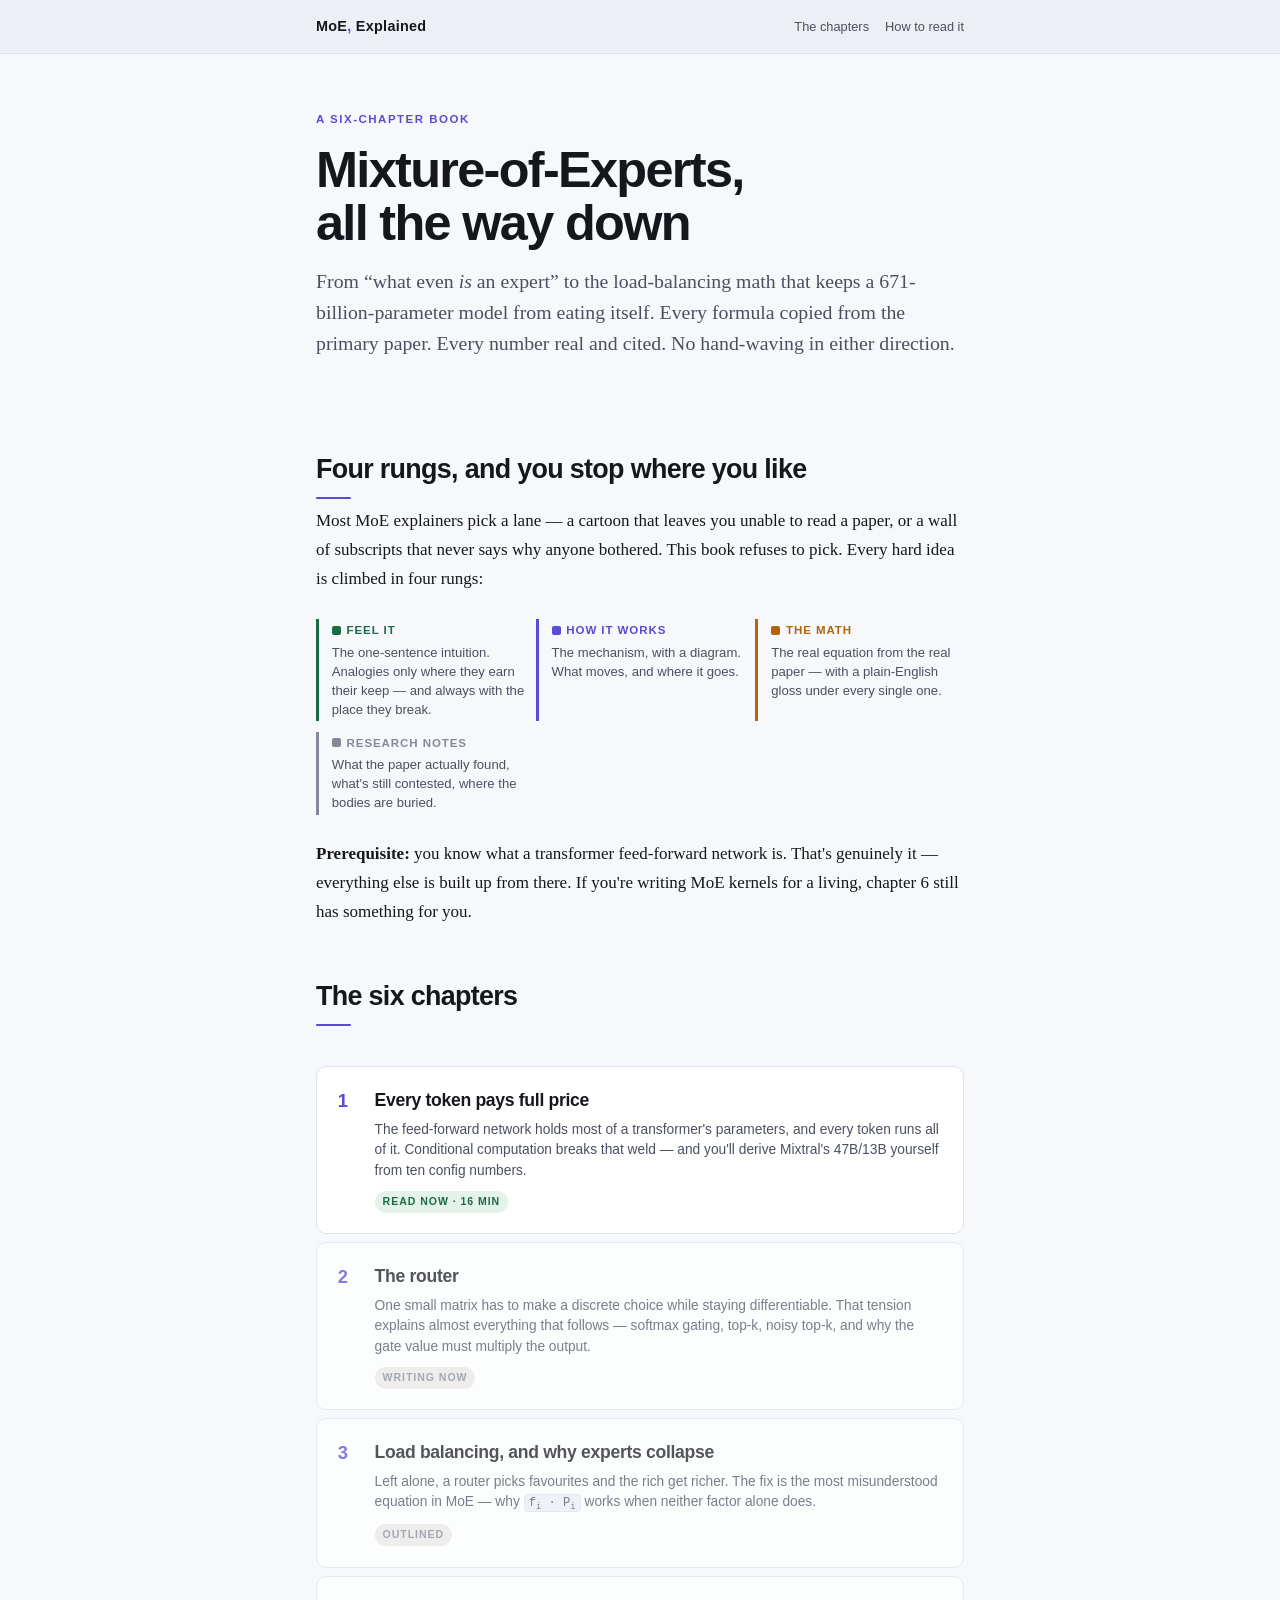
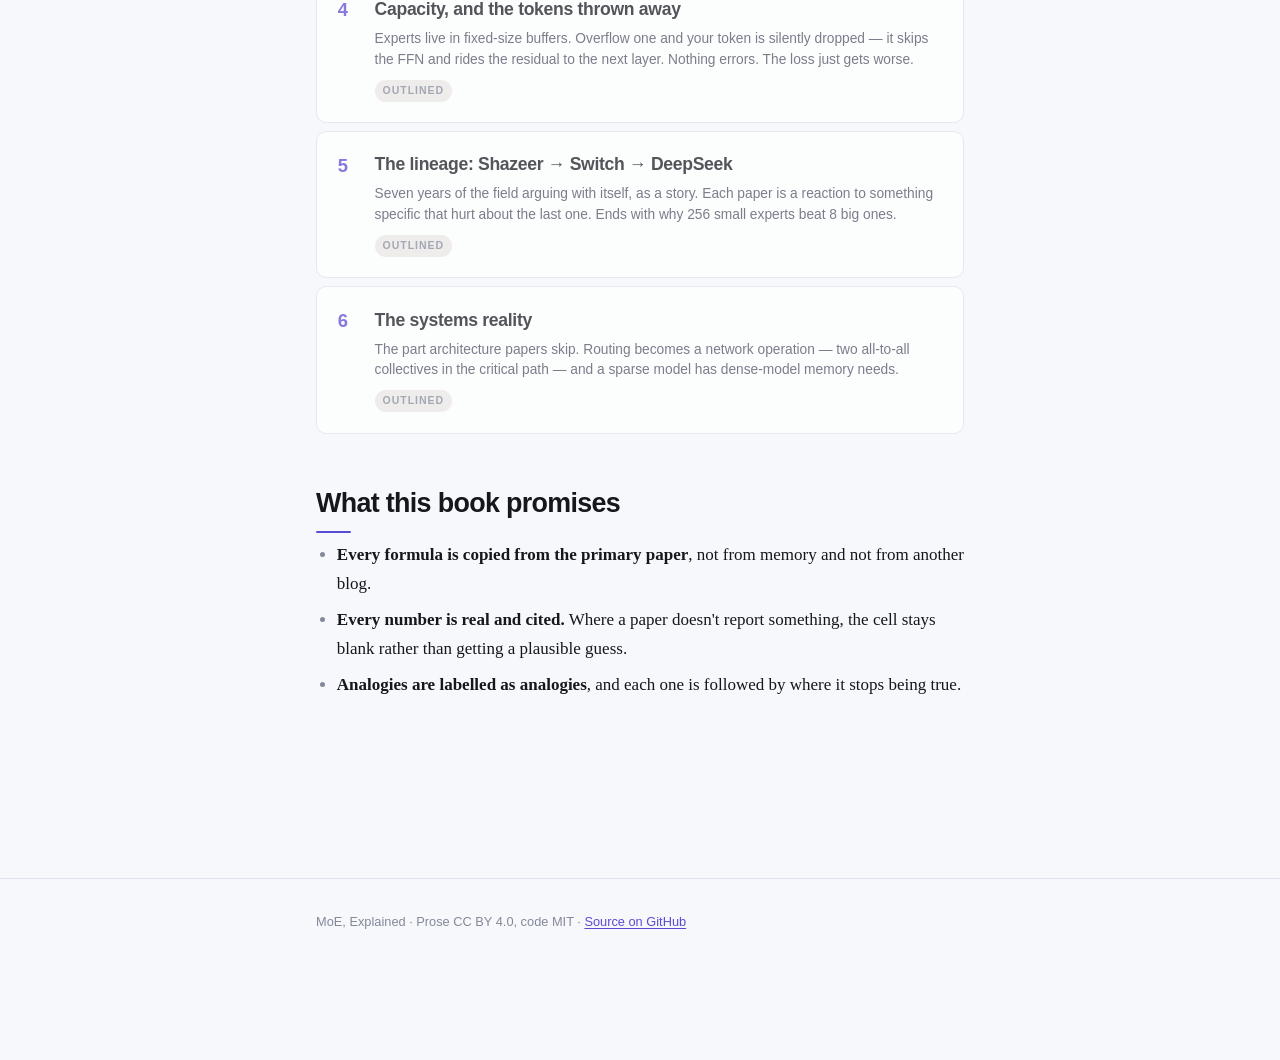
==== index.html @ 9b852b0a "Chapter 1: Every token pays full price First chapter of "MoE, Explained" — a six-chapter book on Mix" ====
<!doctype html>
<html lang="en">
<head>
<meta charset="utf-8">
<meta name="viewport" content="width=device-width, initial-scale=1">
<title>MoE, Explained — a six-chapter book on Mixture-of-Experts</title>
<meta name="description" content="From 'what even is an expert' to the load-balancing math that keeps a 671B-parameter model from eating itself.">
<link rel="stylesheet" href="assets/moe.css">
<style>
  .hero { padding-bottom: 1rem; }
  .toc { list-style: none; padding: 0; margin: 2.5rem 0 0; counter-reset: post; }
  .toc li { margin: 0 0 0.5rem; padding: 0; }
  .toc a {
    display: block; text-decoration: none; color: inherit;
    border: 1px solid var(--rule); border-radius: var(--radius);
    padding: 1.15rem 1.3rem 1.15rem 3.6rem; position: relative;
    background: var(--bg-raised); transition: border-color .15s, transform .15s;
  }
  .toc a:hover { border-color: var(--router); transform: translateX(2px); }
  .toc a::before {
    counter-increment: post; content: counter(post);
    position: absolute; left: 1.3rem; top: 1.1rem;
    font-family: var(--sans); font-size: 1.15rem; font-weight: 700;
    color: var(--router); font-variant-numeric: tabular-nums;
  }
  .toc .t { display: block; font-weight: 700; font-size: 1.1rem; letter-spacing: -0.01em;
            margin-bottom: 0.25rem; }
  .toc .d { display: block; font-family: var(--sans); font-size: 0.86rem;
            line-height: 1.5; color: var(--ink-soft); }
  .toc .s { display: inline-block; font-family: var(--sans); font-size: 0.66rem;
            font-weight: 700; letter-spacing: 0.09em; text-transform: uppercase;
            margin-top: 0.6rem; padding: 0.12rem 0.5rem; border-radius: 20px; }
  .toc .live { background: var(--ok-soft); color: var(--ok); }
  .toc .soon { background: var(--idle-soft); color: var(--ink-faint); }
  .toc a.pending { opacity: 0.72; }
  .ladder { display: grid; gap: 0.7rem; grid-template-columns: repeat(auto-fit, minmax(11rem, 1fr));
            margin: 1.6rem 0 0; }
  .ladder div { border-left: 3px solid; padding: 0.15rem 0 0.15rem 0.8rem;
                font-family: var(--sans); font-size: 0.82rem; line-height: 1.45;
                color: var(--ink-soft); }
  .ladder b { display: flex; align-items: center; gap: 0.5em; font-size: 0.72rem;
              letter-spacing: 0.08em; text-transform: uppercase; margin-bottom: 0.25rem; }
  .ladder b::before { content: ""; flex: none; width: 9px; height: 9px;
                      border-radius: 2px; background: currentColor; }
  .toc .t { font-family: var(--sans); letter-spacing: -0.018em; }
</style>
</head>
<body>

<header class="masthead">
  <div class="wrap">
    <a class="brand" href="index.html">MoE<em>,</em> Explained</a>
    <nav><a href="#posts">The chapters</a><a href="#how">How to read it</a></nav>
  </div>
</header>

<div class="wrap">

  <section class="hero">
    <p class="eyebrow">A six-chapter book</p>
    <h1>Mixture-of-Experts,<br>all the way down</h1>
    <p class="standfirst">From “what even <em>is</em> an expert” to the load-balancing
    math that keeps a 671-billion-parameter model from eating itself. Every formula
    copied from the primary paper. Every number real and cited. No hand-waving in
    either direction.</p>
  </section>

  <h2 id="how">Four rungs, and you stop where you like</h2>

  <p>Most MoE explainers pick a lane — a cartoon that leaves you unable to read a
  paper, or a wall of subscripts that never says why anyone bothered. This book
  refuses to pick. Every hard idea is climbed in four rungs:</p>

  <div class="ladder">
    <div style="border-color:var(--ok)">
      <b style="color:var(--ok)">Feel it</b>
      The one-sentence intuition. Analogies only where they earn their keep — and
      always with the place they break.</div>
    <div style="border-color:var(--router)">
      <b style="color:var(--router)">How it works</b>
      The mechanism, with a diagram. What moves, and where it goes.</div>
    <div style="border-color:var(--active)">
      <b style="color:var(--active)">The math</b>
      The real equation from the real paper — with a plain-English gloss under
      every single one.</div>
    <div style="border-color:var(--ink-faint)">
      <b style="color:var(--ink-faint)">Research notes</b>
      What the paper actually found, what's still contested, where the bodies are
      buried.</div>
  </div>

  <p style="margin-top:1.6rem"><strong>Prerequisite:</strong> you know what a
  transformer feed-forward network is. That's genuinely it — everything else is
  built up from there. If you're writing MoE kernels for a living, chapter 6 still has
  something for you.</p>

  <h2 id="posts">The six chapters</h2>

  <ol class="toc">
    <li><a href="posts/01-why-moe.html">
      <span class="t">Every token pays full price</span>
      <span class="d">The feed-forward network holds most of a transformer's
      parameters, and every token runs all of it. Conditional computation breaks that
      weld — and you'll derive Mixtral's 47B/13B yourself from ten config
      numbers.</span>
      <span class="s live">Read now · 16 min</span>
    </a></li>

    <li><a class="pending" href="posts/02-the-router.html">
      <span class="t">The router</span>
      <span class="d">One small matrix has to make a discrete choice while staying
      differentiable. That tension explains almost everything that follows — softmax
      gating, top-k, noisy top-k, and why the gate value must multiply the
      output.</span>
      <span class="s soon">Writing now</span>
    </a></li>

    <li><a class="pending" href="posts/03-load-balancing.html">
      <span class="t">Load balancing, and why experts collapse</span>
      <span class="d">Left alone, a router picks favourites and the rich get richer.
      The fix is the most misunderstood equation in MoE — why <code>f<sub>i</sub> ·
      P<sub>i</sub></code> works when neither factor alone does.</span>
      <span class="s soon">Outlined</span>
    </a></li>

    <li><a class="pending" href="posts/04-capacity-factor.html">
      <span class="t">Capacity, and the tokens thrown away</span>
      <span class="d">Experts live in fixed-size buffers. Overflow one and your token
      is silently dropped — it skips the FFN and rides the residual to the next
      layer. Nothing errors. The loss just gets worse.</span>
      <span class="s soon">Outlined</span>
    </a></li>

    <li><a class="pending" href="posts/05-the-lineage.html">
      <span class="t">The lineage: Shazeer → Switch → DeepSeek</span>
      <span class="d">Seven years of the field arguing with itself, as a story. Each
      paper is a reaction to something specific that hurt about the last one. Ends
      with why 256 small experts beat 8 big ones.</span>
      <span class="s soon">Outlined</span>
    </a></li>

    <li><a class="pending" href="posts/06-systems-reality.html">
      <span class="t">The systems reality</span>
      <span class="d">The part architecture papers skip. Routing becomes a network
      operation — two all-to-all collectives in the critical path — and a sparse
      model has dense-model memory needs.</span>
      <span class="s soon">Outlined</span>
    </a></li>
  </ol>

  <h2>What this book promises</h2>
  <ul>
    <li><strong>Every formula is copied from the primary paper</strong>, not from
      memory and not from another blog.</li>
    <li><strong>Every number is real and cited.</strong> Where a paper doesn't report
      something, the cell stays blank rather than getting a plausible guess.</li>
    <li><strong>Analogies are labelled as analogies</strong>, and each one is
      followed by where it stops being true.</li>
  </ul>

</div>

<footer class="site"><div class="wrap">
  MoE, Explained · Prose CC BY 4.0, code MIT ·
  <a href="https://github.com/Noman654/moe-explained">Source on GitHub</a>
</div></footer>

</body>
</html>
---- assets/moe.css ----
/* ==========================================================================
   MoE, Explained — shared design system
   --------------------------------------------------------------------------
   Visual language used consistently across every post:
     violet  = the router / gating network
     amber   = an expert that fired for this token
     gray    = an expert that stayed idle (params present, FLOPs not spent)
     red     = a failure mode (dropped token, collapsed expert)
   ========================================================================== */

/* ---------- tokens: light is the base definition ---------- */
/* Cool neutrals, biased very slightly toward the router violet — this is a subject
   made of silicon and signal paths, not of paper and ink. */
:root {
  --bg:            #f7f8fb;
  --bg-sunken:     #edeff5;
  --bg-raised:     #ffffff;
  --ink:           #15171d;
  --ink-soft:      #4b5060;
  --ink-faint:     #838999;
  --rule:          #dfe2ec;
  --rule-strong:   #c5cad9;

  --router:        #5a4bd4;
  --router-soft:   #ece9fb;
  --active:        #b4640b;
  --active-soft:   #fdf0dd;
  --idle:          #a8a49c;
  --idle-soft:     #edeae5;
  --danger:        #b3261e;
  --danger-soft:   #fbe9e7;
  --ok:            #1c6b45;
  --ok-soft:       #e4f2ea;

  --serif: ui-serif, "Iowan Old Style", "Palatino Linotype", Palatino, Georgia, serif;
  --sans:  ui-sans-serif, -apple-system, "Segoe UI", Inter, Helvetica, Arial, sans-serif;
  --mono:  ui-monospace, "SF Mono", "JetBrains Mono", Menlo, Consolas, monospace;

  --measure: 43rem;
  --radius: 10px;
}

/* ---------- dark: only the tokens change ---------- */
@media (prefers-color-scheme: dark) {
  :root:not([data-theme="light"]) {
    --bg:          #101116;
    --bg-sunken:   #171922;
    --bg-raised:   #1b1e28;
    --ink:         #e7e7ea;
    --ink-soft:    #a9abb6;
    --ink-faint:   #7c7f8b;
    --rule:        #292c38;
    --rule-strong: #3b3f4e;

    --router:      #a99bff;
    --router-soft: #221f3d;
    --active:      #f0a94a;
    --active-soft: #33240f;
    --idle:        #6a6d7a;
    --idle-soft:   #212430;
    --danger:      #ff8a80;
    --danger-soft: #351c1a;
    --ok:          #6ddba2;
    --ok-soft:     #102c1f;
  }
}
:root[data-theme="dark"] {
  --bg:          #101116;
  --bg-sunken:   #171922;
  --bg-raised:   #1b1e28;
  --ink:         #e7e7ea;
  --ink-soft:    #a9abb6;
  --ink-faint:   #7c7f8b;
  --rule:        #292c38;
  --rule-strong: #3b3f4e;

  --router:      #a99bff;
  --router-soft: #221f3d;
  --active:      #f0a94a;
  --active-soft: #33240f;
  --idle:        #6a6d7a;
  --idle-soft:   #212430;
  --danger:      #ff8a80;
  --danger-soft: #351c1a;
  --ok:          #6ddba2;
  --ok-soft:     #102c1f;
}

/* ---------- base ---------- */
* { box-sizing: border-box; }

body {
  margin: 0;
  background: var(--bg);
  color: var(--ink);
  font-family: var(--serif);
  font-size: 1.0625rem;
  line-height: 1.7;
  -webkit-font-smoothing: antialiased;
  text-rendering: optimizeLegibility;
}

.wrap { max-width: var(--measure); margin: 0 auto; padding: 0 1.25rem 6rem; }
.wide { max-width: 58rem; margin-inline: auto; }

/* ---------- masthead ---------- */
.masthead {
  border-bottom: 1px solid var(--rule);
  background: var(--bg-sunken);
  margin-bottom: 3.5rem;
}
.masthead .wrap { padding-block: 0.9rem; display: flex; gap: 1rem; align-items: baseline; flex-wrap: wrap; }
.masthead a.brand {
  font-family: var(--sans); font-weight: 700; font-size: 0.9rem;
  letter-spacing: 0.02em; color: var(--ink); text-decoration: none;
}
.masthead .brand em { color: var(--router); font-style: normal; }
.masthead nav { margin-left: auto; font-family: var(--sans); font-size: 0.8rem; }
.masthead nav a { color: var(--ink-soft); text-decoration: none; margin-left: 1rem; }
.masthead nav a:hover { color: var(--router); }

/* ---------- article furniture ---------- */
.eyebrow {
  font-family: var(--sans); font-size: 0.72rem; font-weight: 700;
  letter-spacing: 0.13em; text-transform: uppercase; color: var(--router);
  margin-bottom: 0.9rem;
}
/* Sans display against serif body — reads as a technical journal rather than a
   lifestyle blog, and keeps long-form reading comfortable underneath. */
h1 {
  font-family: var(--sans);
  font-size: clamp(2.1rem, 5.5vw, 3.15rem);
  line-height: 1.05; letter-spacing: -0.033em; font-weight: 800;
  text-wrap: balance;
  margin: 0 0 1rem;
}
.standfirst {
  font-size: 1.24rem; line-height: 1.55; color: var(--ink-soft);
  margin: 0 0 1.6rem; text-wrap: pretty;
}
.byline {
  font-family: var(--sans); font-size: 0.8rem; color: var(--ink-faint);
  padding-bottom: 2rem; border-bottom: 1px solid var(--rule); margin-bottom: 2.5rem;
}
.byline span + span::before { content: "·"; margin: 0 0.5rem; }

h2 {
  font-family: var(--sans);
  font-size: 1.68rem; line-height: 1.18; letter-spacing: -0.025em;
  margin: 3.4rem 0 0.5rem; font-weight: 800; scroll-margin-top: 1.5rem;
  text-wrap: balance;
}
/* A hairline that starts at the heading and runs out — a signal path, not a rule. */
h2::after {
  content: ""; display: block; width: 2.2rem; height: 2px;
  background: var(--router); margin-top: 0.7rem; border-radius: 2px;
}
h3 {
  font-family: var(--sans);
  font-size: 1.12rem; margin: 2.3rem 0 0.35rem; font-weight: 700;
  letter-spacing: -0.014em;
}
p { margin: 0 0 1.15rem; text-wrap: pretty; }
a { color: var(--router); text-underline-offset: 2px; }
strong { font-weight: 700; }

ul, ol { margin: 0 0 1.15rem; padding-left: 1.3rem; }
li { margin-bottom: 0.45rem; }
li::marker { color: var(--ink-faint); }

hr { border: 0; border-top: 1px solid var(--rule); margin: 3rem 0; }

/* ---------- the depth ladder ----------
   Every hard idea is climbed in four rungs. Readers self-select a rung.   */
.rung {
  border-left: 3px solid var(--rule-strong);
  padding: 0.15rem 0 0.15rem 1.15rem;
  margin: 1.6rem 0;
}
.rung > .tag {
  display: flex; align-items: center; gap: 0.5em;
  font-family: var(--sans); font-size: 0.68rem;
  font-weight: 700; letter-spacing: 0.1em; text-transform: uppercase;
  margin-bottom: 0.5rem;
}
/* The rung marker is a colour chip, not an emoji — same encoding as the rail. */
.rung > .tag::before {
  content: ""; flex: none; width: 9px; height: 9px; border-radius: 2px;
  background: currentColor;
}
.rung > :last-child { margin-bottom: 0; }

.rung.feel     { border-color: var(--ok);     }
.rung.feel     > .tag { color: var(--ok);     }
.rung.mech     { border-color: var(--router); }
.rung.mech     > .tag { color: var(--router); }
.rung.math     { border-color: var(--active); }
.rung.math     > .tag { color: var(--active); }
.rung.research { border-color: var(--ink-faint); }
.rung.research > .tag { color: var(--ink-faint); }
.rung.research { font-size: 0.96rem; color: var(--ink-soft); }
.rung.gotcha   { border-color: var(--danger); }
.rung.gotcha   > .tag { color: var(--danger); }

/* ---------- equation cards ----------
   Every display equation ships with a plain-English gloss. Non-negotiable. */
.eq {
  background: var(--bg-raised);
  border: 1px solid var(--rule);
  border-radius: var(--radius);
  margin: 1.7rem 0;
  overflow: hidden;
}
.eq .body {
  padding: 1.35rem 1.25rem;
  overflow-x: auto;
  text-align: center;
  font-family: var(--mono);
  font-size: 1.02rem;
  line-height: 2;
}
.eq .say {
  border-top: 1px solid var(--rule);
  background: var(--bg-sunken);
  padding: 0.75rem 1.25rem;
  font-family: var(--sans); font-size: 0.87rem; line-height: 1.6;
  color: var(--ink-soft);
}
.eq .say b { color: var(--ink); font-weight: 700; }
.eq .say::before {
  content: "Out loud"; display: block;
  font-size: 0.66rem; font-weight: 700; letter-spacing: 0.11em;
  text-transform: uppercase; color: var(--ink-faint); margin-bottom: 0.2rem;
}
.eq .label {
  float: right; font-family: var(--sans); font-size: 0.72rem;
  color: var(--ink-faint); padding: 1.35rem 1.25rem 0 0;
}

/* math bits, hand-set — no external typesetter, works offline and in any theme */
.v   { font-style: italic; }                                   /* variable      */
.op  { color: var(--ink-faint); }                              /* operator      */
.hl-router { color: var(--router); font-weight: 700; }
.hl-active { color: var(--active); font-weight: 700; }
.hl-idle   { color: var(--idle); }
.big { font-size: 1.45em; vertical-align: -0.18em; }            /* Σ, ∏          */
.frac { display: inline-flex; flex-direction: column; vertical-align: -0.62em;
        text-align: center; margin: 0 0.22em; }
.frac > span:first-child { border-bottom: 1px solid currentColor; padding: 0 0.35em 0.1em; }
.frac > span:last-child  { padding: 0.1em 0.35em 0; }
sub, sup { font-size: 0.72em; }
/* Subscripts inside equations go sans: in the mono face a subscript Q and O are
   both indistinguishable from 0, which quietly wrecks an attention-parameter line. */
.eq sub, .eq sup { font-family: var(--sans); font-size: 0.68em; letter-spacing: 0.02em; }

/* ---------- figures ---------- */
figure { margin: 2.2rem 0; }
figure svg { display: block; width: 100%; max-width: 100%; height: auto; }
figcaption {
  font-family: var(--sans); font-size: 0.83rem; line-height: 1.55;
  color: var(--ink-soft); margin-top: 0.75rem; text-wrap: pretty;
}
figcaption b { color: var(--ink); }

/* ---------- tables ---------- */
.tablewrap { overflow-x: auto; margin: 1.8rem 0; }
table { border-collapse: collapse; width: 100%; font-family: var(--sans); font-size: 0.86rem; }
th, td { text-align: left; padding: 0.6rem 0.85rem; border-bottom: 1px solid var(--rule); }
thead th {
  font-size: 0.7rem; letter-spacing: 0.08em; text-transform: uppercase;
  color: var(--ink-faint); border-bottom: 1px solid var(--rule-strong); white-space: nowrap;
}
tbody tr:hover { background: var(--bg-sunken); }
td.num, th.num { text-align: right; font-variant-numeric: tabular-nums; }

/* ---------- code ---------- */
code {
  font-family: var(--mono); font-size: 0.88em;
  background: var(--bg-sunken); border: 1px solid var(--rule);
  border-radius: 4px; padding: 0.08em 0.34em;
}
pre {
  background: var(--bg-raised); border: 1px solid var(--rule);
  border-radius: var(--radius); padding: 1rem 1.1rem; overflow-x: auto;
  font-size: 0.85rem; line-height: 1.65; margin: 1.6rem 0;
}
pre code { background: none; border: 0; padding: 0; font-size: inherit; }
.c-com { color: var(--ink-faint); }
.c-key { color: var(--router); }
.c-str { color: var(--ok); }
.c-num { color: var(--active); }

/* ---------- try-it panels (interactive, no libraries) ---------- */
.tryit {
  border: 1px solid var(--rule-strong); border-radius: var(--radius);
  background: var(--bg-raised); padding: 1.15rem 1.25rem; margin: 2rem 0;
}
.tryit > h4 {
  margin: 0 0 0.9rem; font-family: var(--sans); font-size: 0.72rem;
  font-weight: 700; letter-spacing: 0.11em; text-transform: uppercase;
  color: var(--router);
}
.ctl { display: flex; align-items: center; gap: 0.8rem; flex-wrap: wrap;
       font-family: var(--sans); font-size: 0.82rem; margin-bottom: 0.9rem; }
.ctl label { color: var(--ink-soft); min-width: 8.5rem; }
.ctl input[type=range] { flex: 1 1 11rem; accent-color: var(--router); }
.ctl output { font-family: var(--mono); font-weight: 700; color: var(--active);
              min-width: 4.5rem; text-align: right; font-variant-numeric: tabular-nums; }

/* ---------- key-number callout ---------- */
.stats { display: grid; gap: 0.9rem; grid-template-columns: repeat(auto-fit, minmax(9rem, 1fr));
         margin: 2rem 0; }
.stat { background: var(--bg-sunken); border: 1px solid var(--rule);
        border-radius: var(--radius); padding: 0.9rem 1rem; }
.stat .n { font-family: var(--sans); font-size: 1.6rem; font-weight: 700;
           letter-spacing: -0.02em; line-height: 1.1; color: var(--active);
           font-variant-numeric: tabular-nums; }
.stat .l { font-family: var(--sans); font-size: 0.76rem; color: var(--ink-soft);
           margin-top: 0.25rem; line-height: 1.4; }

/* ---------- pull quote ---------- */
.pull {
  font-size: 1.3rem; line-height: 1.45; letter-spacing: -0.012em;
  border-top: 2px solid var(--active); border-bottom: 1px solid var(--rule);
  padding: 1.2rem 0; margin: 2.4rem 0; color: var(--ink);
}

/* ---------- footer / series nav ---------- */
.seriesnav { margin-top: 4rem; border-top: 1px solid var(--rule); padding-top: 1.6rem;
             display: flex; gap: 1rem; justify-content: space-between;
             font-family: var(--sans); font-size: 0.85rem; flex-wrap: wrap; }
.seriesnav a { text-decoration: none; display: block; max-width: 20rem; }
.seriesnav .k { display: block; font-size: 0.7rem; letter-spacing: 0.1em;
                text-transform: uppercase; color: var(--ink-faint); margin-bottom: 0.2rem; }
.seriesnav a:hover .t { text-decoration: underline; }

footer.site { border-top: 1px solid var(--rule); margin-top: 4rem; padding: 2rem 0;
              font-family: var(--sans); font-size: 0.8rem; color: var(--ink-faint); }

/* ---------- references ---------- */
.refs { font-family: var(--sans); font-size: 0.84rem; line-height: 1.6; }
.refs li { margin-bottom: 0.6rem; color: var(--ink-soft); }

@media (max-width: 34rem) {
  body { font-size: 1.02rem; }
  .eq .body { font-size: 0.92rem; }
}

/* ==========================================================================
   BOOK CHROME — sidebar table of contents
   This is a book, not a feed: the reader should always see where they are in
   the argument and how much is left.
   ========================================================================== */
.book {
  display: grid;
  grid-template-columns: 15.5rem minmax(0, var(--measure));
  gap: 3.5rem;
  max-width: 74rem;
  margin: 0 auto;
  padding: 0 1.5rem;
  justify-content: center;
}
.book > article { min-width: 0; padding-bottom: 6rem; }

.booknav {
  position: sticky; top: 0; align-self: start;
  max-height: 100vh; overflow-y: auto;
  padding: 2.6rem 0 2rem;
  font-family: var(--sans);
}
.booknav .navtitle {
  font-size: 0.66rem; font-weight: 700; letter-spacing: 0.13em;
  text-transform: uppercase; color: var(--ink-faint); margin-bottom: 0.9rem;
}
.booknav ol { list-style: none; margin: 0 0 1.6rem; padding: 0; counter-reset: ch; }
.booknav ol li { margin: 0; }
.booknav ol a {
  display: grid; grid-template-columns: 1.5rem 1fr; gap: 0.2rem;
  padding: 0.42rem 0.5rem 0.42rem 0.7rem; text-decoration: none;
  font-size: 0.83rem; line-height: 1.35; color: var(--ink-soft);
  border-left: 2px solid transparent;
}
.booknav ol a::before {
  counter-increment: ch; content: counter(ch);
  color: var(--ink-faint); font-variant-numeric: tabular-nums; font-weight: 700;
}
.booknav ol a:hover { color: var(--router); border-left-color: var(--rule-strong); }
.booknav ol a[aria-current="page"] {
  color: var(--ink); font-weight: 700; border-left-color: var(--router);
}
.booknav ol a[aria-current="page"]::before { color: var(--router); }
.booknav ol a.soon { opacity: 0.5; }

/* in-chapter section list, shown only under the current chapter */
.booknav .inchap { list-style: none; margin: 0.1rem 0 0.5rem; padding: 0 0 0 2.2rem; }
.booknav .inchap a {
  display: block; padding: 0.24rem 0;
  font-size: 0.78rem; border: 0; color: var(--ink-faint);
}
.booknav .inchap a::before { content: none; }
.booknav .inchap a:hover { color: var(--router); }

.booknav .navfoot {
  border-top: 1px solid var(--rule); padding-top: 0.9rem;
  font-size: 0.74rem; color: var(--ink-faint); line-height: 1.5;
}

/* Reading progress — a thin rail that fills as the chapter is consumed. */
.progressrail {
  position: fixed; top: 0; left: 0; right: 0; height: 2px;
  background: transparent; z-index: 50; pointer-events: none;
}
.progressrail > span {
  display: block; height: 100%; width: 0;
  background: var(--router); transition: width .1s linear;
}

@media (max-width: 62rem) {
  .book { grid-template-columns: minmax(0, 1fr); gap: 0; max-width: var(--measure); }
  .booknav {
    position: static; max-height: none; padding: 1.5rem 0 0;
    border-bottom: 1px solid var(--rule); margin-bottom: 2rem;
  }
  .booknav .inchap { display: none; }
  .booknav summary {
    cursor: pointer; font-size: 0.7rem; font-weight: 700; letter-spacing: 0.11em;
    text-transform: uppercase; color: var(--router); padding: 0.4rem 0;
  }
}
@media (min-width: 62.01rem) {
  .booknav summary { display: none; }
}

/* ==========================================================================
   ANIMATED FIGURES
   ========================================================================== */
.anim {
  border: 1px solid var(--rule); border-radius: var(--radius);
  background: var(--bg-raised); padding: 1.1rem 1.15rem 0.9rem; margin: 2.2rem 0;
}
.anim > svg { display: block; width: 100%; height: auto; }

.animbar {
  display: flex; align-items: center; gap: 0.5rem;
  margin-top: 0.9rem; padding-top: 0.8rem; border-top: 1px solid var(--rule);
}
.animbar button {
  flex: none; display: inline-flex; align-items: center; justify-content: center;
  width: 28px; height: 28px; padding: 0; cursor: pointer;
  border: 1px solid var(--rule-strong); border-radius: 6px;
  background: var(--bg-sunken); color: var(--ink-soft);
}
.animbar button:hover { color: var(--router); border-color: var(--router); }
.animbar button:focus-visible,
.animbar input:focus-visible { outline: 2px solid var(--router); outline-offset: 2px; }
.animbar .ab-play { color: var(--router); border-color: var(--router); }
.animbar .ab-scrub { flex: 1 1 auto; min-width: 3rem; accent-color: var(--router); }
.animbar .ab-count {
  flex: none; font-family: var(--mono); font-size: 0.75rem; color: var(--ink-faint);
  font-variant-numeric: tabular-nums; min-width: 3.2rem; text-align: right;
}
.animcap {
  font-family: var(--sans); font-size: 0.84rem; line-height: 1.55;
  color: var(--ink-soft); margin: 0.7rem 0 0; min-height: 3.1em;
}
.animcap b { color: var(--router); font-weight: 700; }

/* State classes the figures toggle. The transitions ARE the animation. */
.anim .node { transition: opacity .35s ease, transform .35s ease; }
.anim .fade { opacity: 0.16; }
.anim .hide { opacity: 0; }

/* Colour and stroke changes glide rather than snap. */
.anim rect, .anim line, .anim text, .anim circle {
  transition: fill .3s ease, stroke .3s ease, stroke-width .3s ease, opacity .3s ease;
}
/* Router score bars grow from their baseline. transform-box:fill-box makes the
   origin local to the rect, which is what lets one rule serve all eight bars. */
.anim .bar {
  transform-box: fill-box; transform-origin: 50% 100%;
  transition: transform .45s cubic-bezier(.2,.8,.3,1), fill .3s ease, opacity .3s ease;
}
.anim .bar.off { transform: scaleY(0); }
/* Tally bars grow downward, so their origin is the top edge. */
.anim .tally {
  transform-box: fill-box; transform-origin: 50% 0;
  transition: height .4s cubic-bezier(.2,.8,.3,1), fill .3s ease;
}

@media (prefers-reduced-motion: reduce) {
  .anim .node, .anim .bar, .anim .tally,
  .anim rect, .anim line, .anim text, .anim circle { transition: none; }
  .progressrail > span { transition: none; }
}

/* ==========================================================================
   WORK IT YOURSELF — an exercise with the answer folded away
   ========================================================================== */
.problem {
  border: 1px solid var(--router); border-radius: var(--radius);
  background: var(--router-soft); padding: 1.15rem 1.25rem; margin: 2.2rem 0;
}
.problem > h4 {
  margin: 0 0 0.7rem; font-family: var(--sans); font-size: 0.7rem;
  font-weight: 700; letter-spacing: 0.11em; text-transform: uppercase;
  color: var(--router); display: flex; align-items: center; gap: 0.5em;
}
.problem > h4::before {
  content: ""; width: 9px; height: 9px; border-radius: 2px; background: currentColor;
}
.problem > :last-child { margin-bottom: 0; }
.problem details {
  margin-top: 0.9rem; border-top: 1px solid var(--rule-strong); padding-top: 0.8rem;
}
.problem summary {
  cursor: pointer; font-family: var(--sans); font-size: 0.82rem; font-weight: 700;
  color: var(--router); list-style: none;
}
.problem summary::-webkit-details-marker { display: none; }
.problem summary::before { content: "> "; font-family: var(--mono); }
.problem details[open] summary::before { content: "v "; }
.problem details[open] summary { margin-bottom: 0.7rem; }
.problem details > :last-child { margin-bottom: 0; }
.problem code { background: var(--bg-raised); }

/* ==========================================================================
   CHAPTER FURNITURE
   ========================================================================== */
.chapmark {
  display: flex; align-items: baseline; gap: 0.8rem;
  font-family: var(--sans); margin-bottom: 0.7rem;
}
.chapmark .n {
  font-size: 2.6rem; font-weight: 800; line-height: 1;
  letter-spacing: -0.04em; color: var(--router); font-variant-numeric: tabular-nums;
}
.chapmark .l {
  font-size: 0.7rem; font-weight: 700; letter-spacing: 0.13em;
  text-transform: uppercase; color: var(--ink-faint);
}
.takeaway {
  border: 1px solid var(--rule-strong); border-left: 3px solid var(--ok);
  border-radius: var(--radius); background: var(--bg-sunken);
  padding: 1.1rem 1.25rem; margin: 2.4rem 0;
}
.takeaway h4 {
  margin: 0 0 0.6rem; font-family: var(--sans); font-size: 0.7rem; font-weight: 700;
  letter-spacing: 0.11em; text-transform: uppercase; color: var(--ok);
}
.takeaway > :last-child { margin-bottom: 0; }
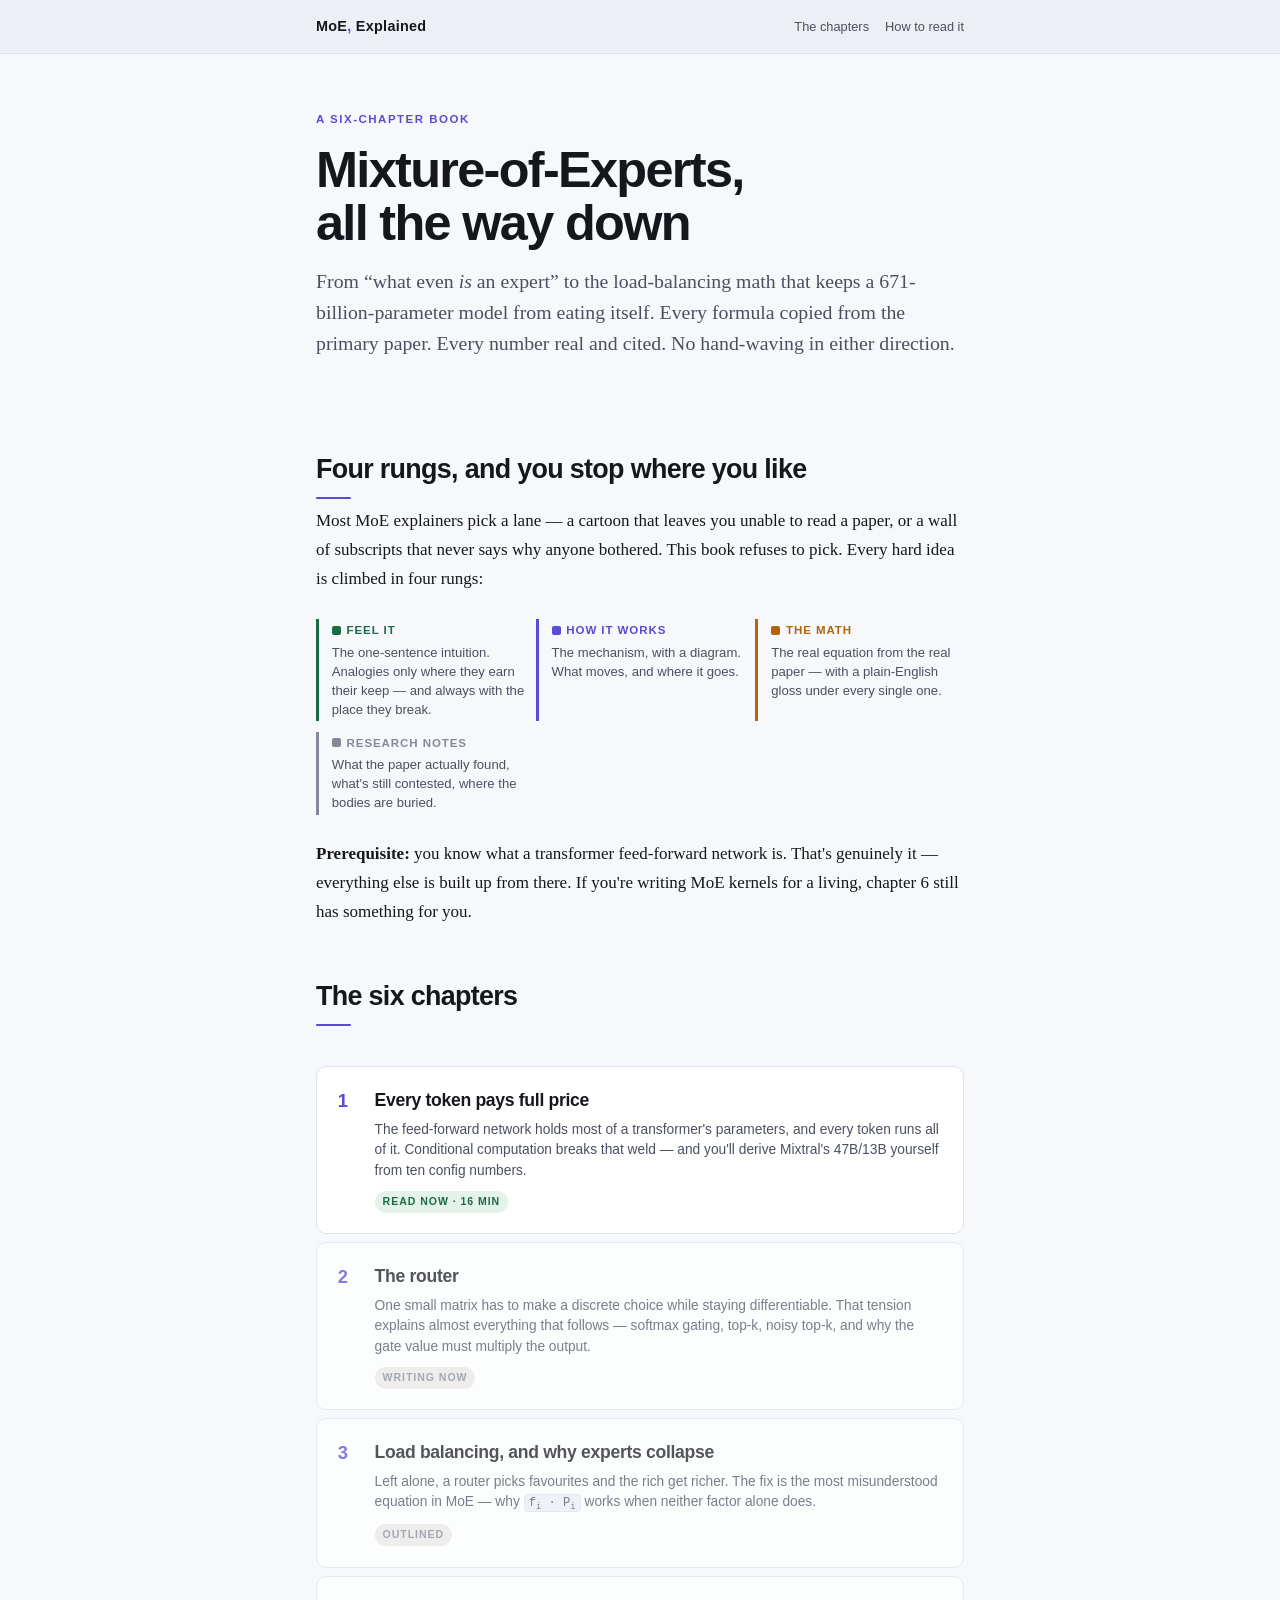
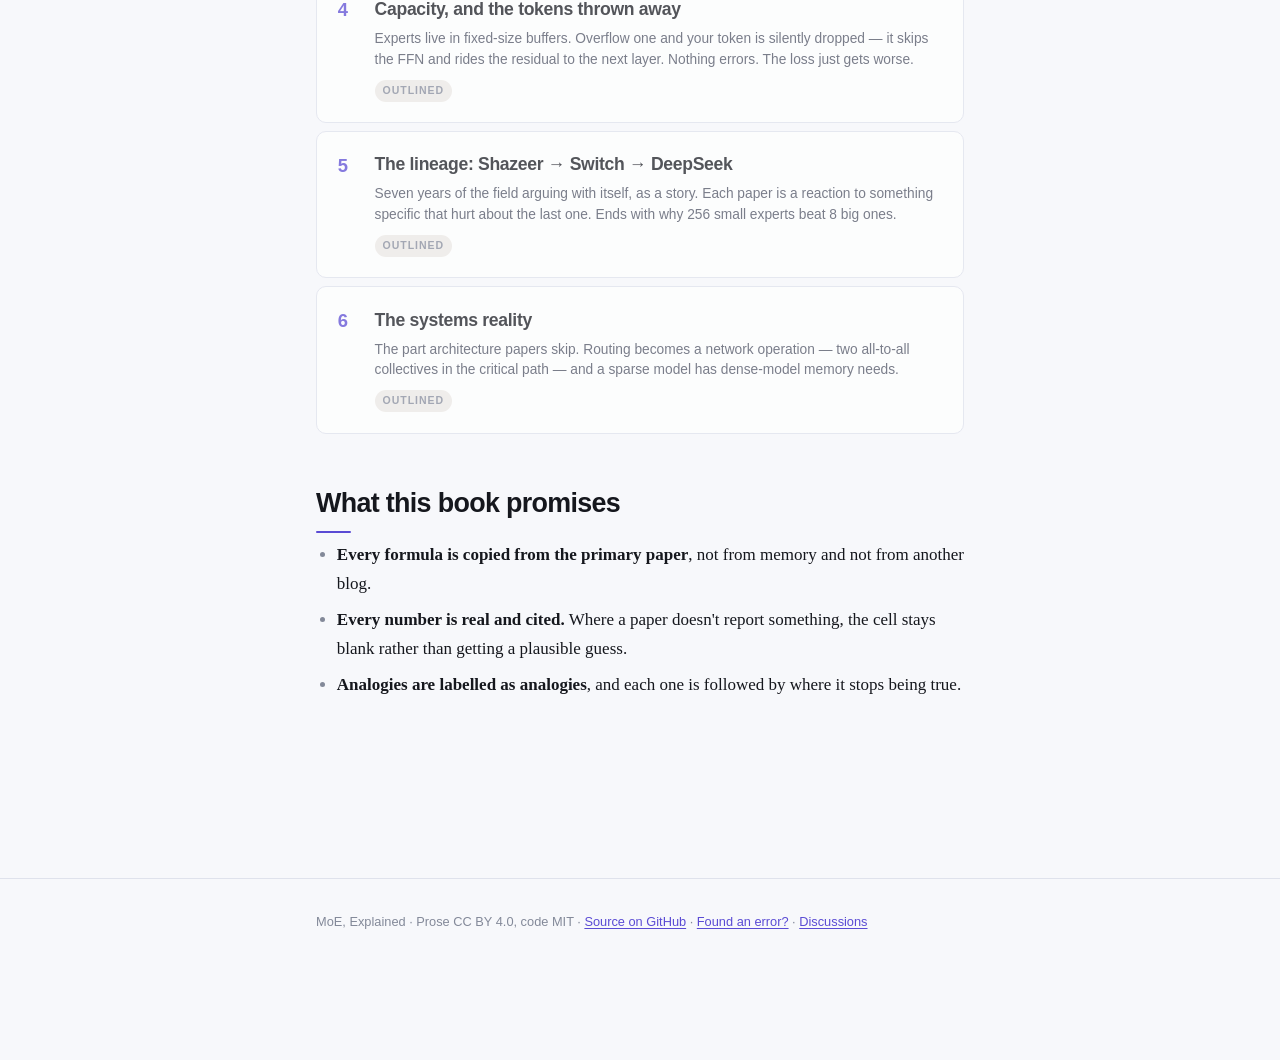
==== commit 1773073f: "Add giscus comments and a corrections path Same setup "How To Scale Your Model" uses: comment thread" ====
--- a/index.html
+++ b/index.html
@@ -162,7 +162,9 @@
 
 <footer class="site"><div class="wrap">
   MoE, Explained · Prose CC BY 4.0, code MIT ·
-  <a href="https://github.com/Noman654/moe-explained">Source on GitHub</a>
+  <a href="https://github.com/Noman654/moe-explained">Source on GitHub</a> ·
+  <a href="https://github.com/Noman654/moe-explained/issues/new">Found an error?</a> ·
+  <a href="https://github.com/Noman654/moe-explained/discussions">Discussions</a>
 </div></footer>
 
 </body>
--- a/assets/moe.css
+++ b/assets/moe.css
@@ -548,3 +548,28 @@
   letter-spacing: 0.11em; text-transform: uppercase; color: var(--ok);
 }
 .takeaway > :last-child { margin-bottom: 0; }
+
+/* ==========================================================================
+   COMMENTS & CORRECTIONS
+   ========================================================================== */
+.comments { margin-top: 4rem; border-top: 1px solid var(--rule); padding-top: 2rem; }
+.comments h2 { margin-top: 0; }
+.comments .lede {
+  font-family: var(--sans); font-size: 0.88rem; line-height: 1.6;
+  color: var(--ink-soft); margin-bottom: 1.4rem;
+}
+#giscus-mount { margin-top: 1.5rem; min-height: 8rem; }
+
+/* The correction path gets its own affordance — for a book whose promise is
+   "every formula copied from the primary paper", a found error is the most
+   valuable thing a reader can send. */
+.fixit {
+  display: flex; gap: 0.9rem; align-items: flex-start;
+  border: 1px solid var(--rule-strong); border-left: 3px solid var(--danger);
+  border-radius: var(--radius); background: var(--bg-sunken);
+  padding: 0.95rem 1.15rem; margin: 1.6rem 0;
+  font-family: var(--sans); font-size: 0.86rem; line-height: 1.55;
+}
+.fixit b { display: block; color: var(--ink); margin-bottom: 0.15rem; }
+.fixit span { color: var(--ink-soft); }
+.fixit a { font-weight: 700; white-space: nowrap; }
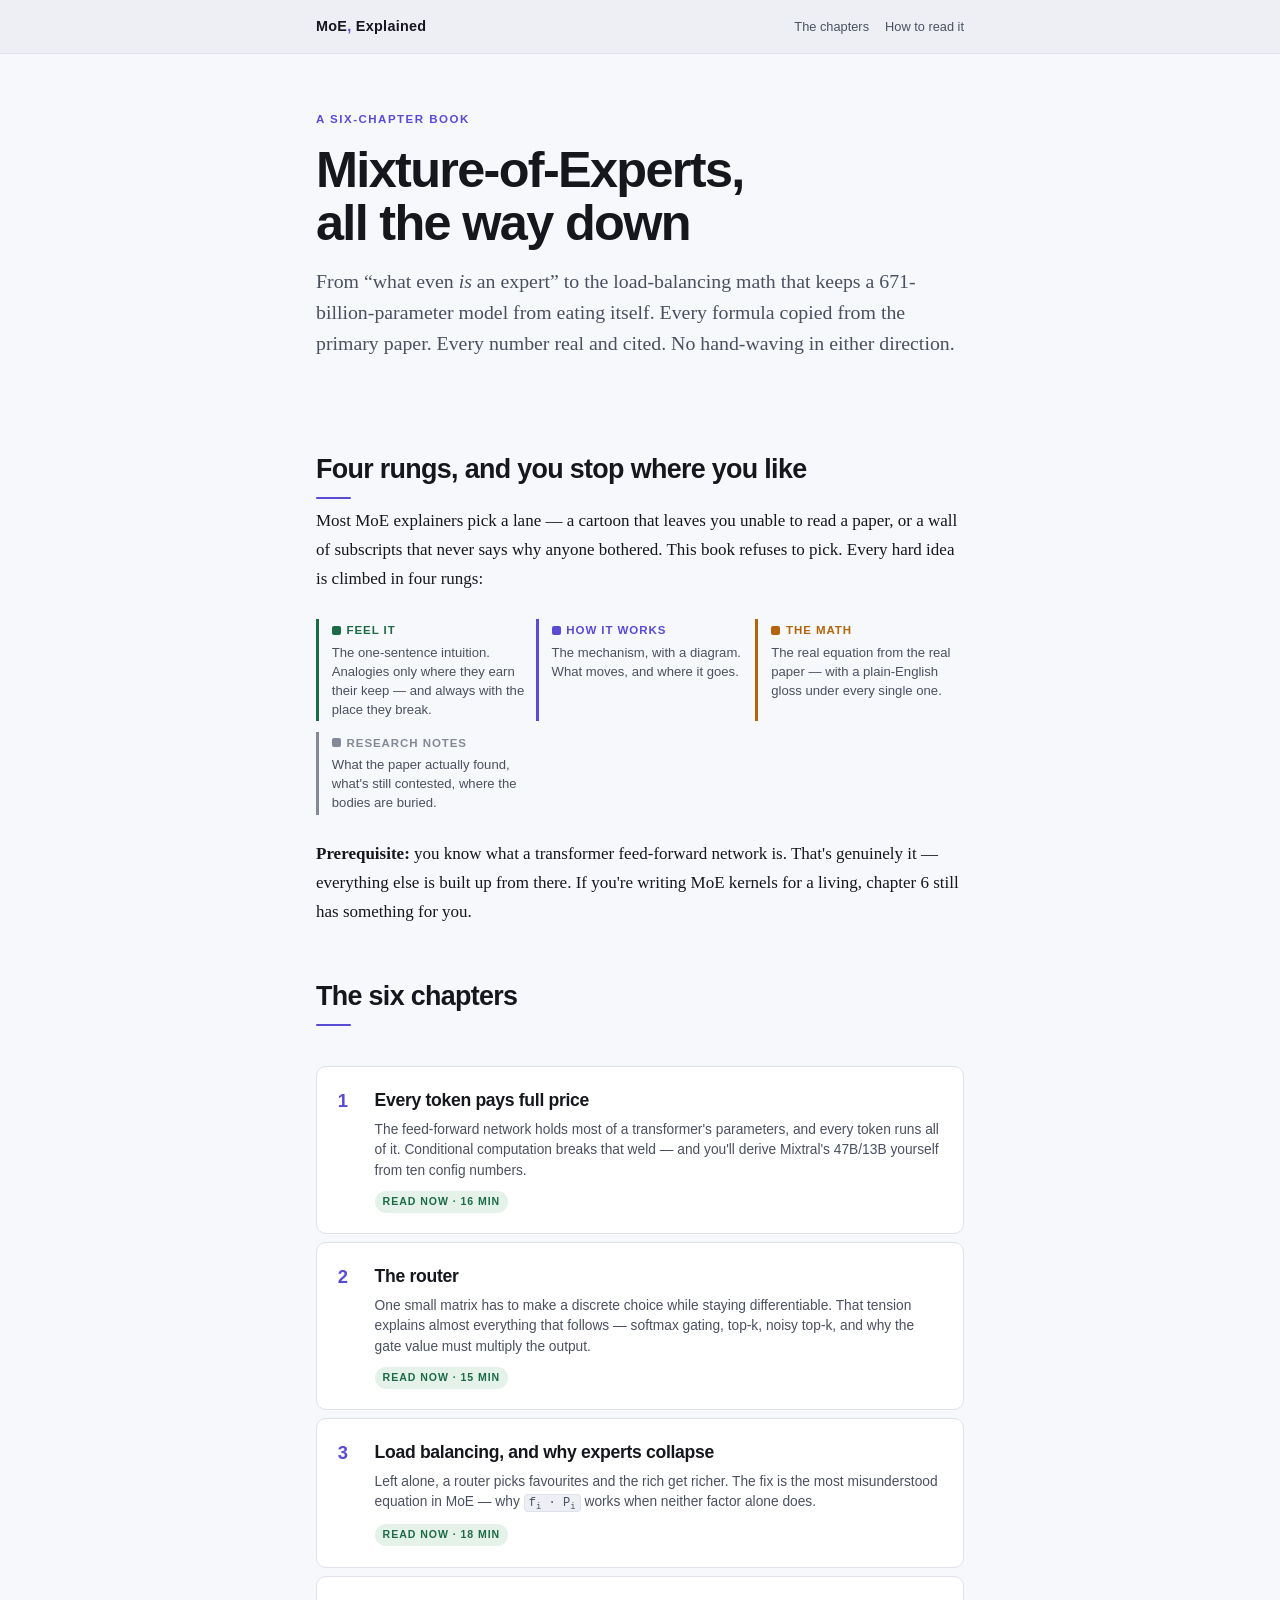
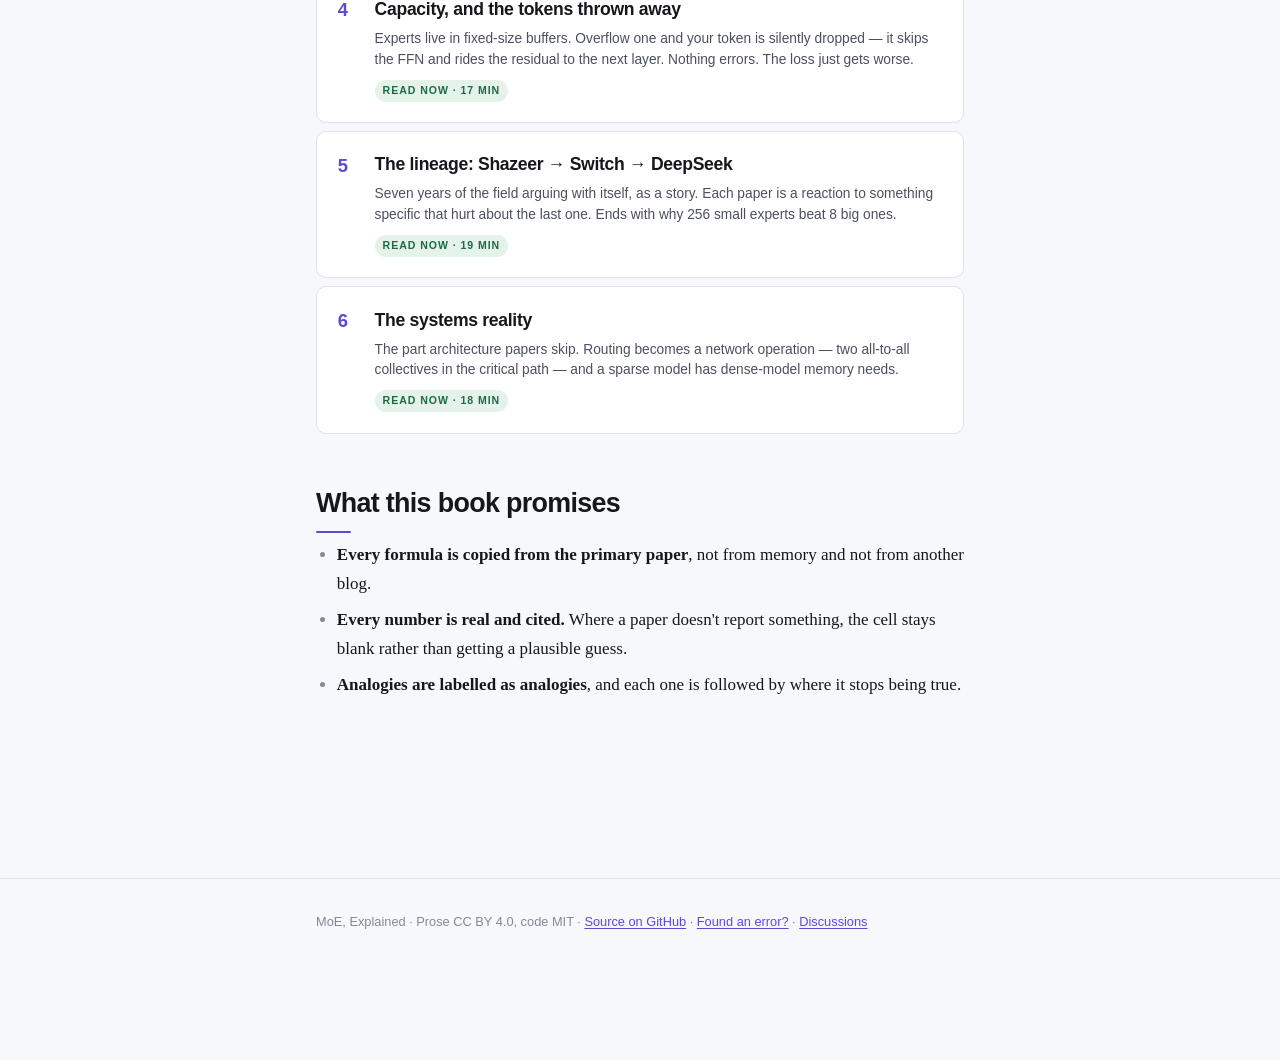
==== commit adc7297d: "Chapter 6 + the book is complete When the network becomes the model: expert parallelism, the two all" ====
--- a/index.html
+++ b/index.html
@@ -106,45 +106,45 @@
       <span class="s live">Read now · 16 min</span>
     </a></li>
 
-    <li><a class="pending" href="posts/02-the-router.html">
+    <li><a href="posts/02-the-router.html">
       <span class="t">The router</span>
       <span class="d">One small matrix has to make a discrete choice while staying
       differentiable. That tension explains almost everything that follows — softmax
       gating, top-k, noisy top-k, and why the gate value must multiply the
       output.</span>
-      <span class="s soon">Writing now</span>
+      <span class="s live">Read now · 15 min</span>
     </a></li>
 
-    <li><a class="pending" href="posts/03-load-balancing.html">
+    <li><a href="posts/03-load-balancing.html">
       <span class="t">Load balancing, and why experts collapse</span>
       <span class="d">Left alone, a router picks favourites and the rich get richer.
       The fix is the most misunderstood equation in MoE — why <code>f<sub>i</sub> ·
       P<sub>i</sub></code> works when neither factor alone does.</span>
-      <span class="s soon">Outlined</span>
+      <span class="s live">Read now · 18 min</span>
     </a></li>
 
-    <li><a class="pending" href="posts/04-capacity-factor.html">
+    <li><a href="posts/04-capacity-factor.html">
       <span class="t">Capacity, and the tokens thrown away</span>
       <span class="d">Experts live in fixed-size buffers. Overflow one and your token
       is silently dropped — it skips the FFN and rides the residual to the next
       layer. Nothing errors. The loss just gets worse.</span>
-      <span class="s soon">Outlined</span>
+      <span class="s live">Read now · 17 min</span>
     </a></li>
 
-    <li><a class="pending" href="posts/05-the-lineage.html">
+    <li><a href="posts/05-the-lineage.html">
       <span class="t">The lineage: Shazeer → Switch → DeepSeek</span>
       <span class="d">Seven years of the field arguing with itself, as a story. Each
       paper is a reaction to something specific that hurt about the last one. Ends
       with why 256 small experts beat 8 big ones.</span>
-      <span class="s soon">Outlined</span>
+      <span class="s live">Read now · 19 min</span>
     </a></li>
 
-    <li><a class="pending" href="posts/06-systems-reality.html">
+    <li><a href="posts/06-systems-reality.html">
       <span class="t">The systems reality</span>
       <span class="d">The part architecture papers skip. Routing becomes a network
       operation — two all-to-all collectives in the critical path — and a sparse
       model has dense-model memory needs.</span>
-      <span class="s soon">Outlined</span>
+      <span class="s live">Read now · 18 min</span>
     </a></li>
   </ol>
 
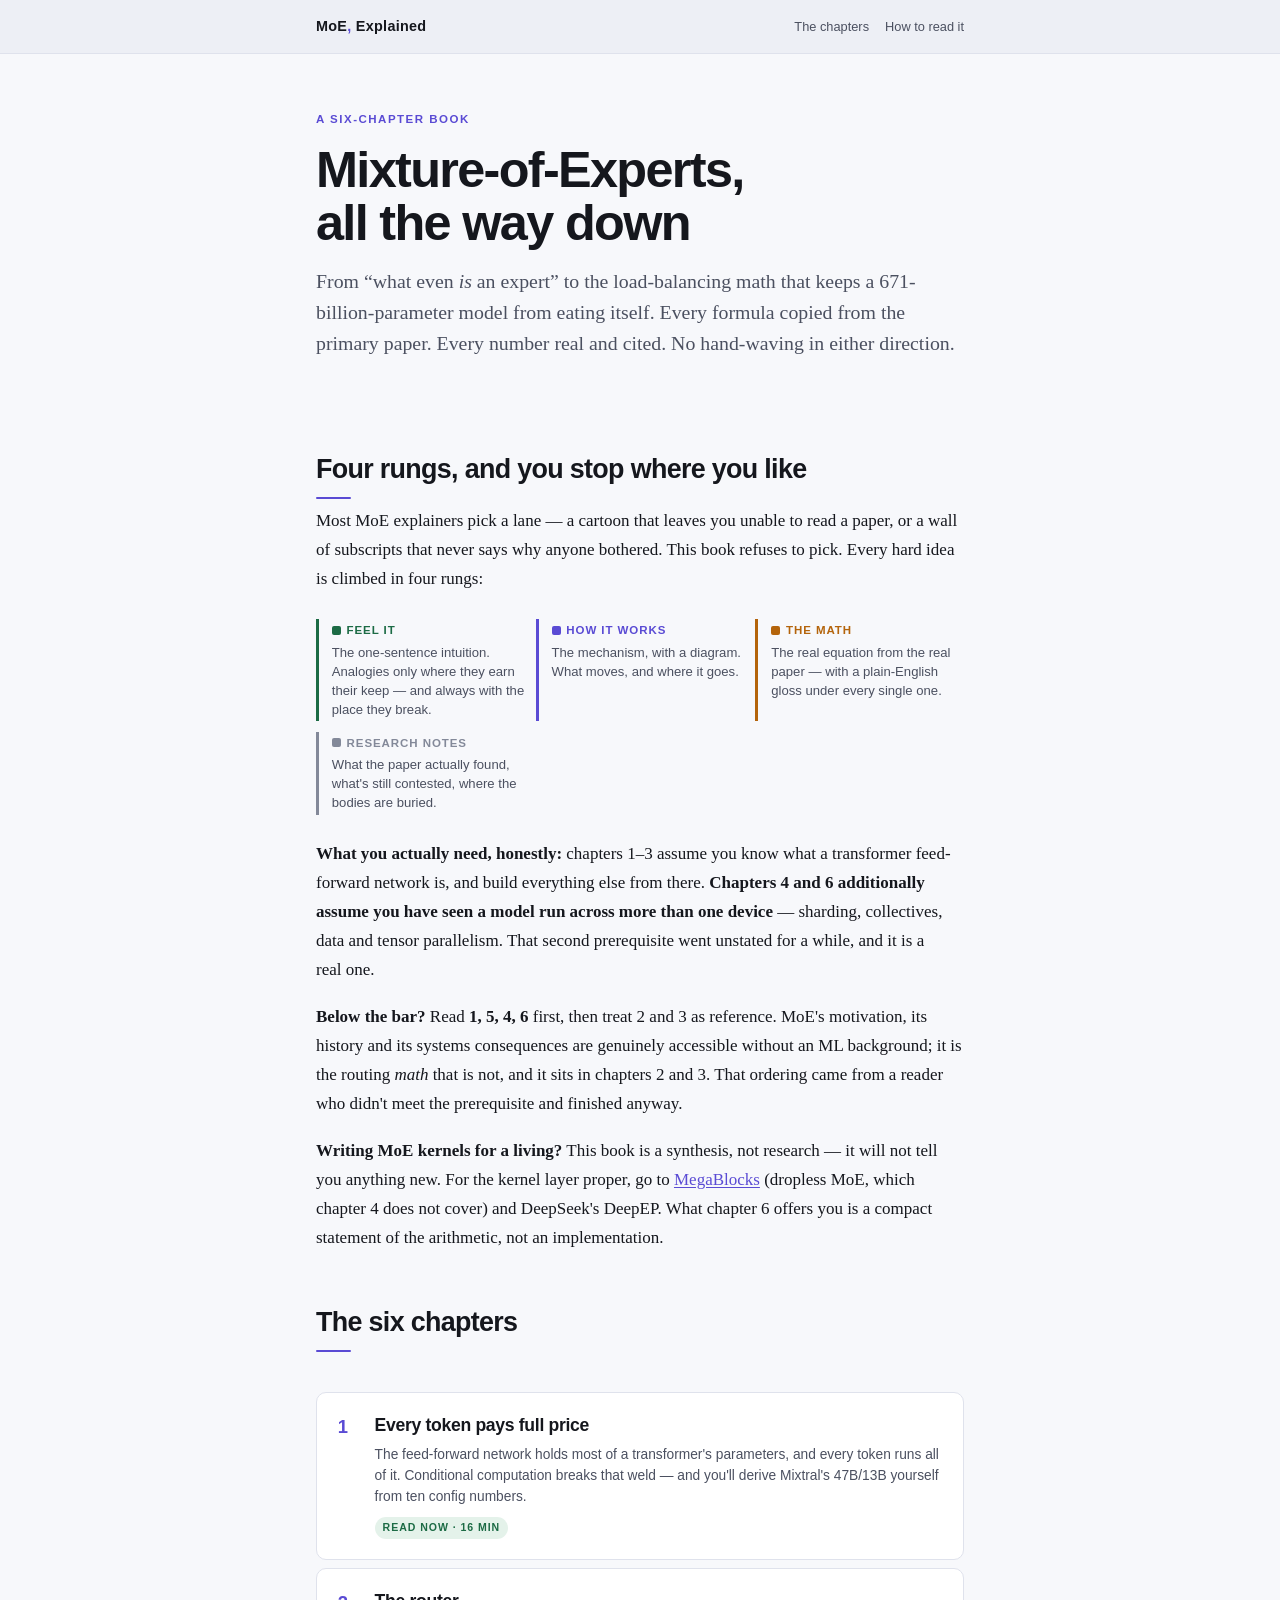
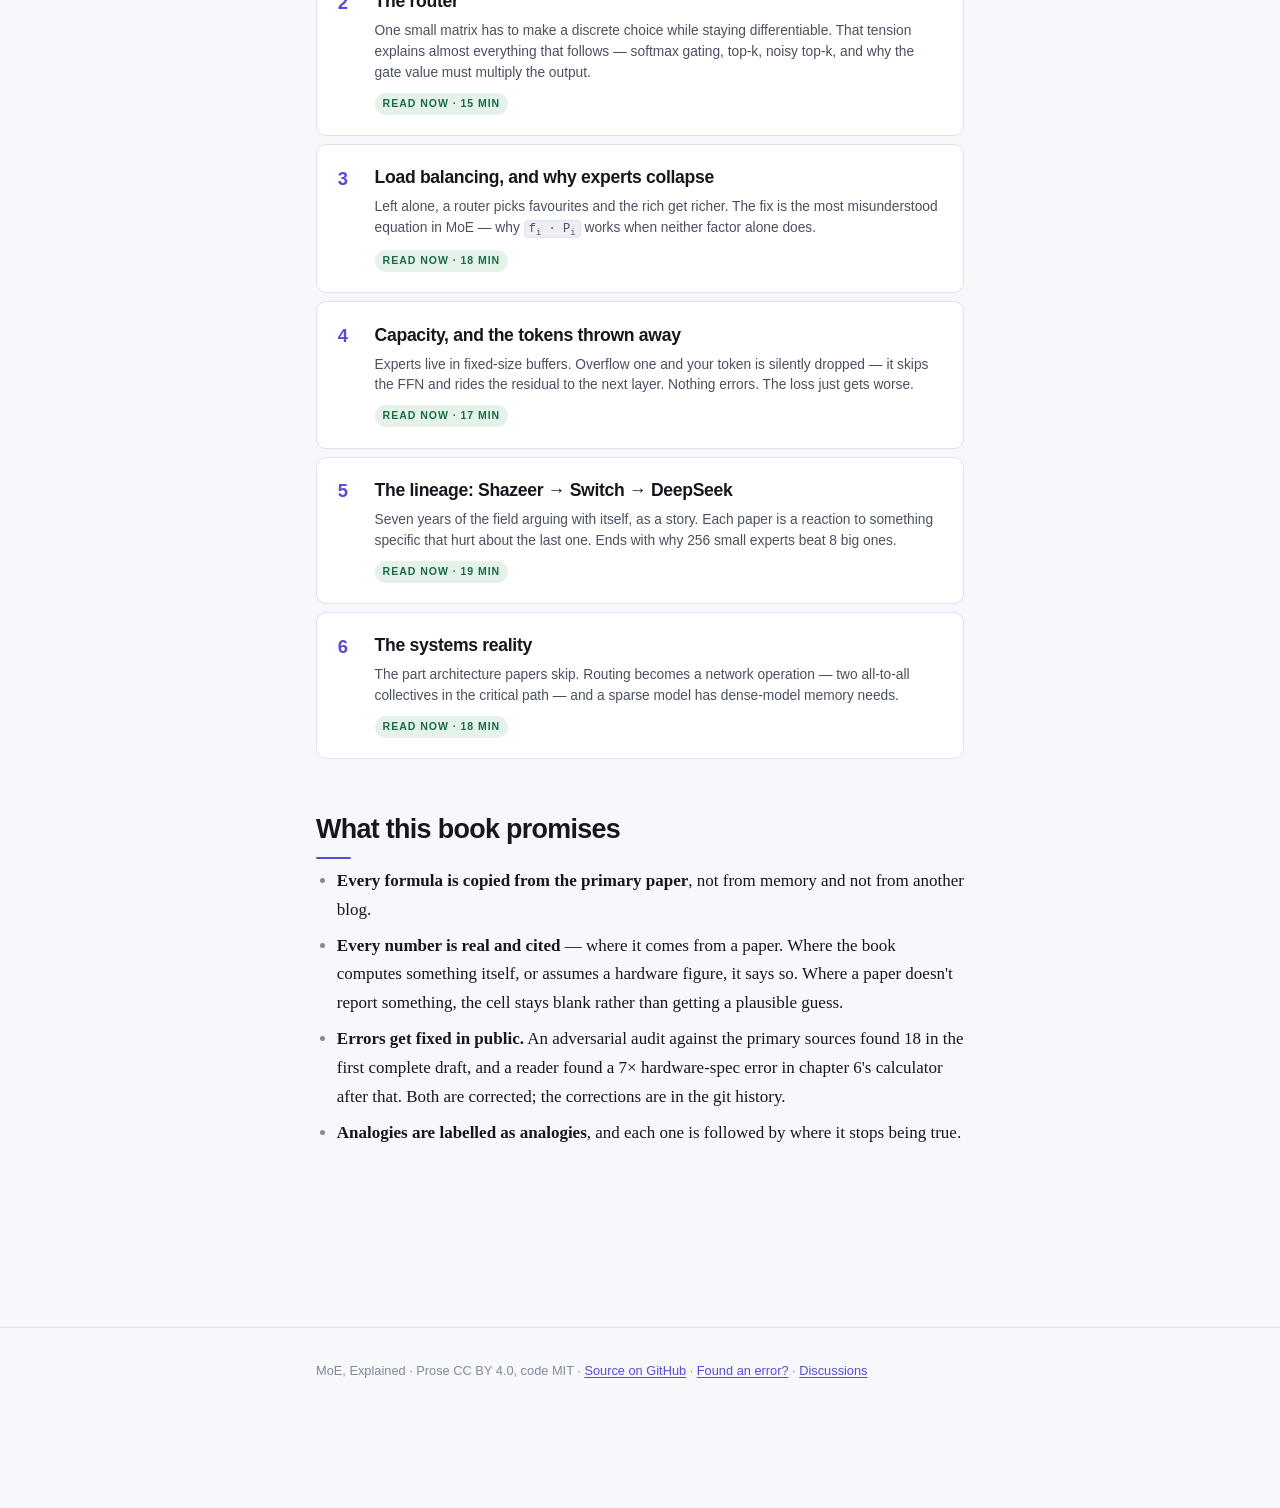
==== commit 929da619: "Act on a three-perspective reader test Had a beginner, the stated target reader, and an MoE research" ====
--- a/index.html
+++ b/index.html
@@ -89,10 +89,24 @@
       buried.</div>
   </div>
 
-  <p style="margin-top:1.6rem"><strong>Prerequisite:</strong> you know what a
-  transformer feed-forward network is. That's genuinely it — everything else is
-  built up from there. If you're writing MoE kernels for a living, chapter 6 still has
-  something for you.</p>
+  <p style="margin-top:1.6rem"><strong>What you actually need, honestly:</strong>
+  chapters 1&ndash;3 assume you know what a transformer feed-forward network is, and
+  build everything else from there. <strong>Chapters 4 and 6 additionally assume you
+  have seen a model run across more than one device</strong> — sharding, collectives,
+  data and tensor parallelism. That second prerequisite went unstated for a while, and
+  it is a real one.</p>
+
+  <p><strong>Below the bar?</strong> Read <strong>1, 5, 4, 6</strong> first, then treat
+  2 and 3 as reference. MoE's motivation, its history and its systems consequences are
+  genuinely accessible without an ML background; it is the routing <em>math</em> that
+  is not, and it sits in chapters 2 and 3. That ordering came from a reader who didn't
+  meet the prerequisite and finished anyway.</p>
+
+  <p><strong>Writing MoE kernels for a living?</strong> This book is a synthesis, not
+  research — it will not tell you anything new. For the kernel layer proper, go to
+  <a href="https://arxiv.org/abs/2211.15841">MegaBlocks</a> (dropless MoE, which
+  chapter 4 does not cover) and DeepSeek's DeepEP. What chapter 6 offers you is a
+  compact statement of the arithmetic, not an implementation.</p>
 
   <h2 id="posts">The six chapters</h2>
 
@@ -152,8 +166,14 @@
   <ul>
     <li><strong>Every formula is copied from the primary paper</strong>, not from
       memory and not from another blog.</li>
-    <li><strong>Every number is real and cited.</strong> Where a paper doesn't report
-      something, the cell stays blank rather than getting a plausible guess.</li>
+    <li><strong>Every number is real and cited</strong> — where it comes from a paper.
+      Where the book computes something itself, or assumes a hardware figure, it says
+      so. Where a paper doesn't report something, the cell stays blank rather than
+      getting a plausible guess.</li>
+    <li><strong>Errors get fixed in public.</strong> An adversarial audit against the
+      primary sources found 18 in the first complete draft, and a reader found a
+      7&times; hardware-spec error in chapter 6's calculator after that. Both are
+      corrected; the corrections are in the git history.</li>
     <li><strong>Analogies are labelled as analogies</strong>, and each one is
       followed by where it stops being true.</li>
   </ul>
--- a/assets/moe.css
+++ b/assets/moe.css
@@ -405,6 +405,33 @@
   font-size: 0.74rem; color: var(--ink-faint); line-height: 1.5;
 }
 
+/* Notation reference — folded away, but one click from anywhere in the book.
+   Symbols drift across papers; a reader arriving at chapter 5 cold needs this. */
+.booknav details.notation {
+  border-top: 1px solid var(--rule); padding: 0.9rem 0 1.2rem; margin-bottom: 0.4rem;
+}
+.booknav details.notation > summary {
+  display: block; cursor: pointer; list-style: none;
+  font-size: 0.66rem; font-weight: 700; letter-spacing: 0.13em;
+  text-transform: uppercase; color: var(--router); padding: 0;
+}
+.booknav details.notation > summary::-webkit-details-marker { display: none; }
+.booknav details.notation > summary::before { content: "+ "; font-family: var(--mono); }
+.booknav details.notation[open] > summary::before { content: "\2212 "; }
+.booknav details.notation dl {
+  display: grid; grid-template-columns: auto 1fr; gap: 0.24rem 0.6rem;
+  margin: 0.75rem 0 0; font-size: 0.74rem; line-height: 1.35;
+}
+.booknav details.notation dt {
+  font-family: var(--mono); font-weight: 700; color: var(--active); white-space: nowrap;
+}
+.booknav details.notation dd { margin: 0; color: var(--ink-soft); }
+.booknav details.notation .ncaveat {
+  margin: 0.8rem 0 0; font-size: 0.71rem; line-height: 1.45; color: var(--ink-faint);
+}
+.booknav details.notation .ncaveat b { color: var(--ink-soft); }
+@media (max-width: 62rem) { .booknav details.notation { display: none; } }
+
 /* Reading progress — a thin rail that fills as the chapter is consumed. */
 .progressrail {
   position: fixed; top: 0; left: 0; right: 0; height: 2px;
@@ -573,3 +600,13 @@
 .fixit b { display: block; color: var(--ink); margin-bottom: 0.15rem; }
 .fixit span { color: var(--ink-soft); }
 .fixit a { font-weight: 700; white-space: nowrap; }
+
+/* Background-terms block inside the notation panel — the words the book uses but
+   builds elsewhere. Added after a beginner read the book and listed every one of
+   them as undefined. */
+.booknav details.notation .nsub {
+  margin: 1rem 0 0.1rem; font-size: 0.63rem; font-weight: 700;
+  letter-spacing: 0.11em; text-transform: uppercase; color: var(--ink-faint);
+  border-top: 1px solid var(--rule); padding-top: 0.8rem;
+}
+.booknav details.notation dl.nbg dt { color: var(--ok); font-family: var(--sans); }
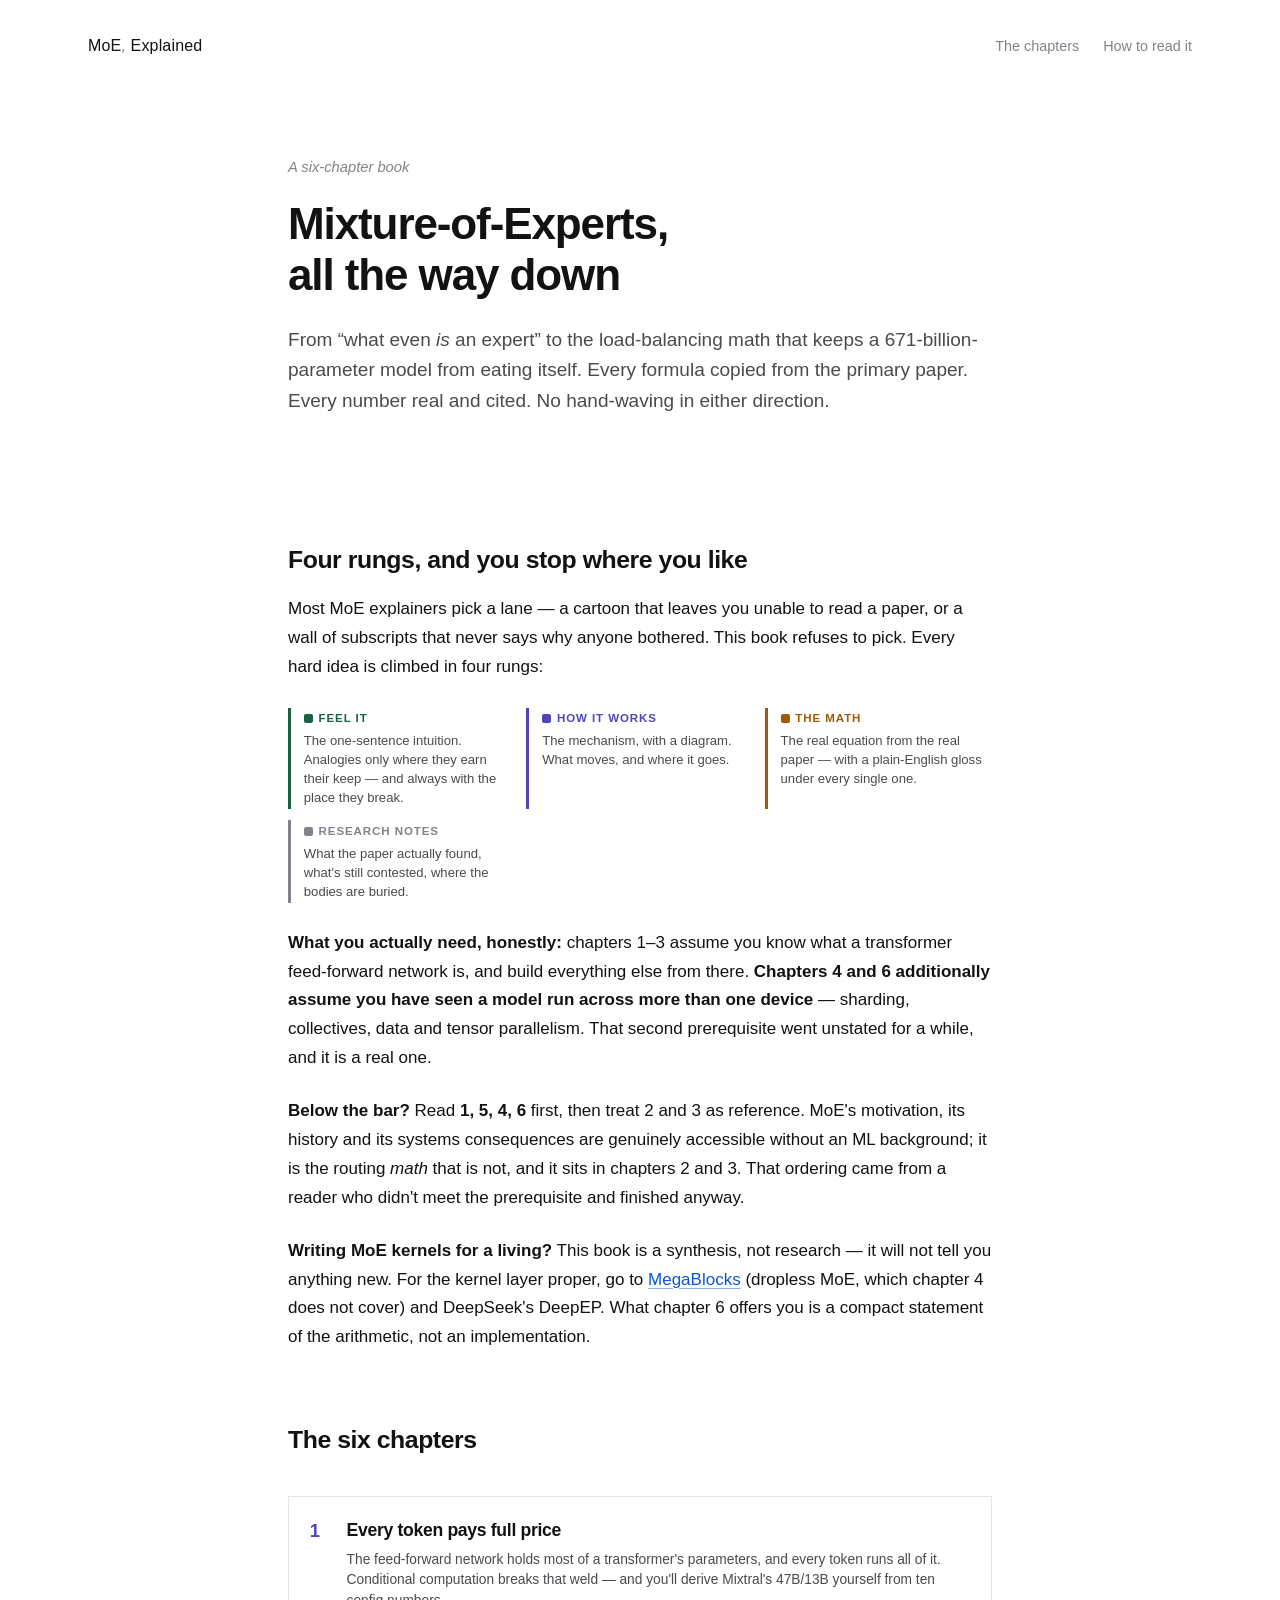
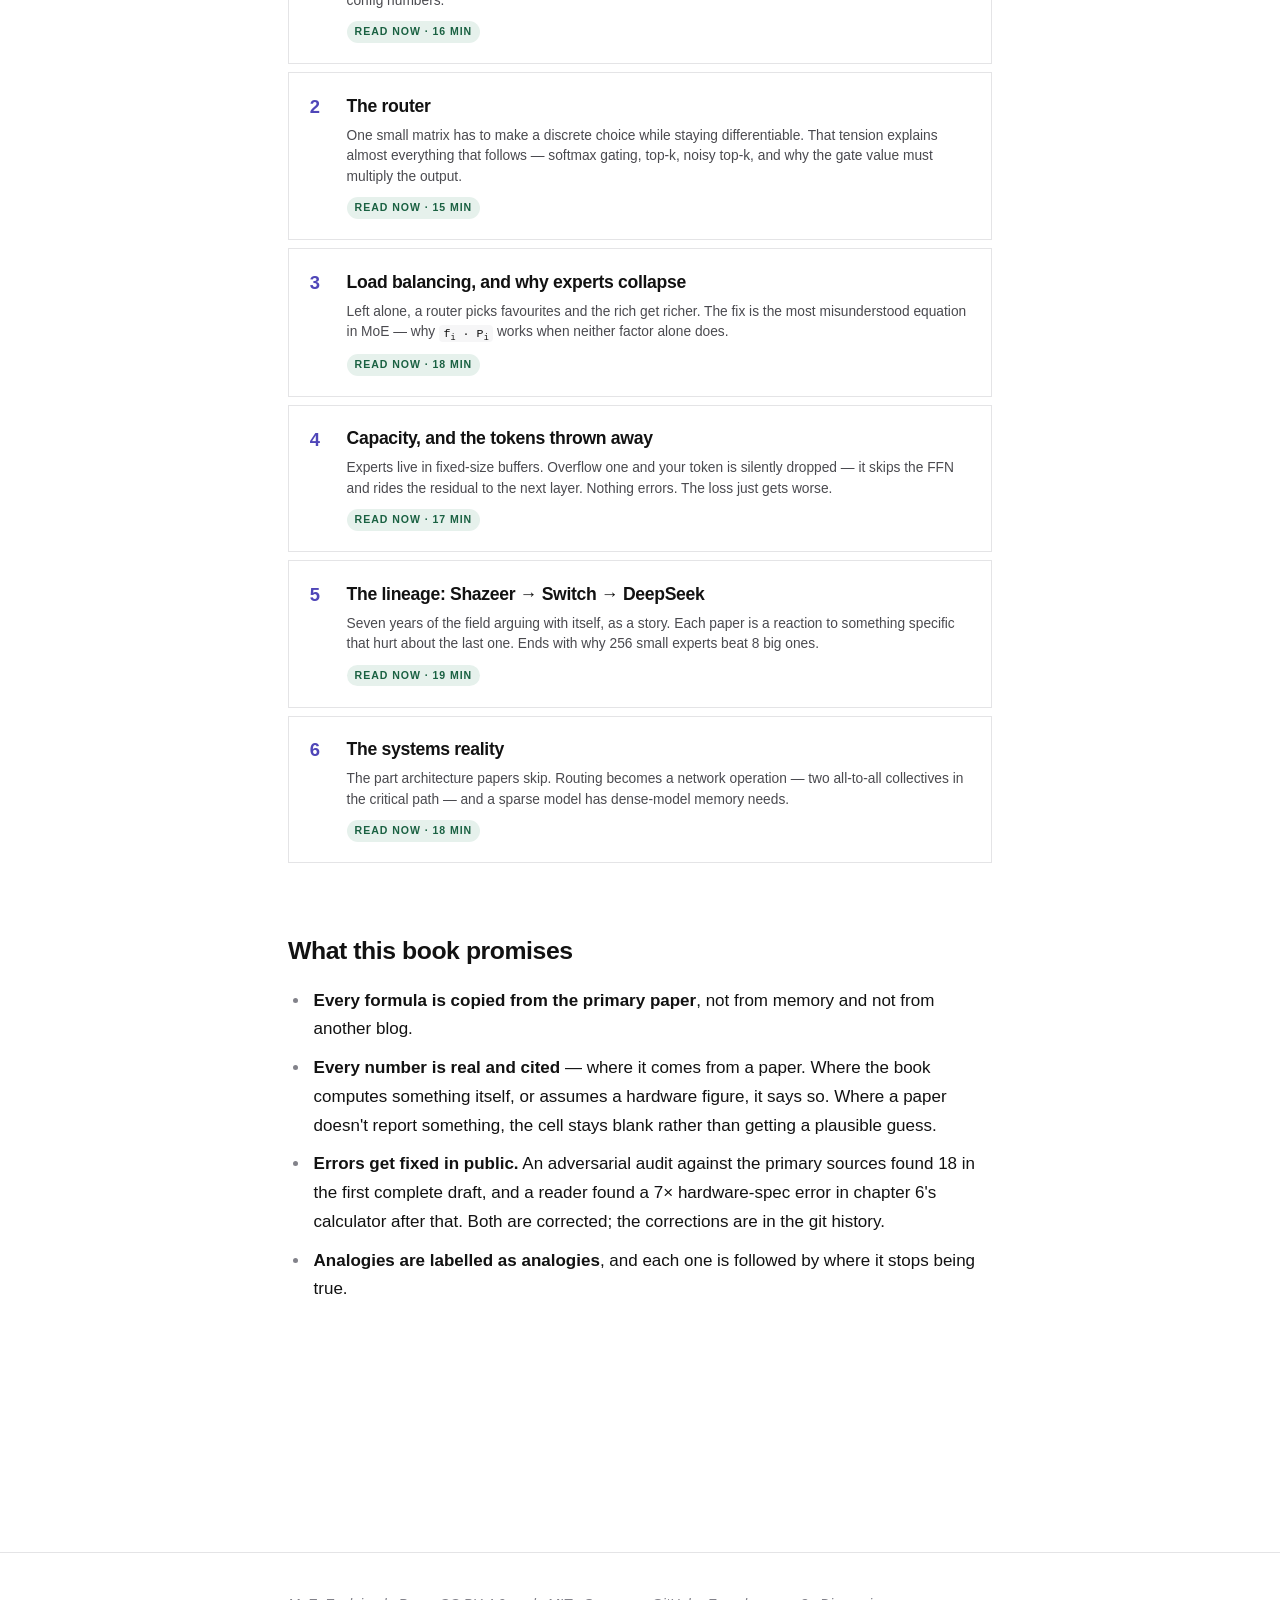
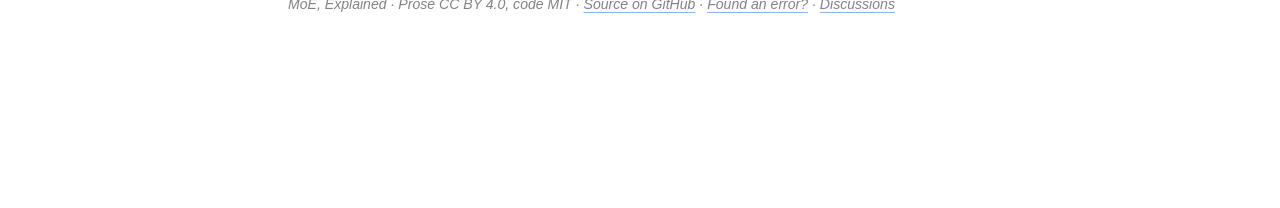
==== commit 9ef837a5: "Pre-launch furniture: favicon, social cards, 404, .nojekyll - Emoji favicon (inline SVG data URI, ze" ====
--- a/index.html
+++ b/index.html
@@ -5,6 +5,20 @@
 <meta name="viewport" content="width=device-width, initial-scale=1">
 <title>MoE, Explained — a six-chapter book on Mixture-of-Experts</title>
 <meta name="description" content="From 'what even is an expert' to the load-balancing math that keeps a 671B-parameter model from eating itself.">
+<link rel="icon" href="data:image/svg+xml,<svg xmlns=%22http://www.w3.org/2000/svg%22 viewBox=%220 0 100 100%22><text y=%22.9em%22 font-size=%2290%22>🔀</text></svg>">
+<link rel="canonical" href="https://noman654.github.io/moe-explained/">
+<meta property="og:type" content="website">
+<meta property="og:site_name" content="MoE, Explained">
+<meta property="og:title" content="MoE, Explained — a six-chapter book on Mixture-of-Experts">
+<meta property="og:description" content="From 'what even is an expert' to the load-balancing math that keeps a 671B-parameter model from eating itself.">
+<meta property="og:url" content="https://noman654.github.io/moe-explained/">
+<meta property="og:image" content="https://noman654.github.io/moe-explained/assets/social-card.png">
+<meta property="og:image:width" content="1200">
+<meta property="og:image:height" content="630">
+<meta name="twitter:card" content="summary_large_image">
+<meta name="twitter:title" content="MoE, Explained — a six-chapter book on Mixture-of-Experts">
+<meta name="twitter:description" content="From 'what even is an expert' to the load-balancing math that keeps a 671B-parameter model from eating itself.">
+<meta name="twitter:image" content="https://noman654.github.io/moe-explained/assets/social-card.png">
 <link rel="stylesheet" href="assets/moe.css">
 <style>
   .hero { padding-bottom: 1rem; }
--- a/assets/moe.css
+++ b/assets/moe.css
@@ -1,518 +1,570 @@
 /* ==========================================================================
-   MoE, Explained — shared design system
+   MoE, Explained
    --------------------------------------------------------------------------
-   Visual language used consistently across every post:
-     violet  = the router / gating network
-     amber   = an expert that fired for this token
-     gray    = an expert that stayed idle (params present, FLOPs not spent)
-     red     = a failure mode (dropped token, collapsed expert)
+   Design rule, and it is the only one that matters here:
+
+     COLOUR IS INFORMATION, NOT DECORATION.
+
+   The page chrome is monochrome. Every hue in this file exists to be used
+   INSIDE an <svg> figure, where violet means the router, amber means an expert
+   that fired, grey means one that stayed idle, and red means a failure mode.
+   Outside a figure, those tokens are not to be used for fills, rails, or
+   labels — a reader should be able to tell at a glance that a coloured thing
+   on this page is carrying meaning.
+
+   Structure comes from whitespace and type, not from boxes. There are no
+   cards, no tinted panels, no coloured rails, and no uppercase chips.
    ========================================================================== */
 
-/* ---------- tokens: light is the base definition ---------- */
-/* Cool neutrals, biased very slightly toward the router violet — this is a subject
-   made of silicon and signal paths, not of paper and ink. */
 :root {
-  --bg:            #f7f8fb;
-  --bg-sunken:     #edeff5;
-  --bg-raised:     #ffffff;
-  --ink:           #15171d;
-  --ink-soft:      #4b5060;
-  --ink-faint:     #838999;
-  --rule:          #dfe2ec;
-  --rule-strong:   #c5cad9;
-
-  --router:        #5a4bd4;
-  --router-soft:   #ece9fb;
-  --active:        #b4640b;
-  --active-soft:   #fdf0dd;
-  --idle:          #a8a49c;
-  --idle-soft:     #edeae5;
-  --danger:        #b3261e;
-  --danger-soft:   #fbe9e7;
-  --ok:            #1c6b45;
-  --ok-soft:       #e4f2ea;
+  /* --- chrome: ink on paper, and nothing else --- */
+  --paper:       #ffffff;
+  --paper-sunk:  #f6f6f7;
+  --ink:         #121212;
+  --ink-soft:    #4a4a4f;
+  --ink-faint:   #82828a;
+  --rule:        #e4e4e6;
+  --rule-strong: #c8c8cc;
+  --accent:      #0b57d0;   /* links only — a clear blue, so links read as links */
+
+  /* --- figure palette: for use inside <svg> --- */
+  --router:      #4f46b8;
+  --router-soft: #edecf9;
+  --active:      #a35a06;
+  --active-soft: #fbf0e0;
+  --idle:        #a9a9a2;
+  --idle-soft:   #eeeeea;
+  --danger:      #a32017;
+  --danger-soft: #fbeae8;
+  --ok:          #1a6142;
+  --ok-soft:     #e6f1ec;
+
+  /* legacy aliases so figure markup keeps working */
+  --bg:        var(--paper);
+  --bg-sunken: var(--paper-sunk);
+  --bg-raised: var(--paper);
 
   --serif: ui-serif, "Iowan Old Style", "Palatino Linotype", Palatino, Georgia, serif;
   --sans:  ui-sans-serif, -apple-system, "Segoe UI", Inter, Helvetica, Arial, sans-serif;
   --mono:  ui-monospace, "SF Mono", "JetBrains Mono", Menlo, Consolas, monospace;
 
-  --measure: 43rem;
-  --radius: 10px;
-}
-
-/* ---------- dark: only the tokens change ---------- */
+  --measure: 47rem;
+}
+
 @media (prefers-color-scheme: dark) {
   :root:not([data-theme="light"]) {
-    --bg:          #101116;
-    --bg-sunken:   #171922;
-    --bg-raised:   #1b1e28;
-    --ink:         #e7e7ea;
-    --ink-soft:    #a9abb6;
-    --ink-faint:   #7c7f8b;
-    --rule:        #292c38;
-    --rule-strong: #3b3f4e;
-
-    --router:      #a99bff;
-    --router-soft: #221f3d;
-    --active:      #f0a94a;
-    --active-soft: #33240f;
-    --idle:        #6a6d7a;
-    --idle-soft:   #212430;
-    --danger:      #ff8a80;
-    --danger-soft: #351c1a;
-    --ok:          #6ddba2;
-    --ok-soft:     #102c1f;
+    --paper:       #0d0d0f;
+    --paper-sunk:  #161619;
+    --ink:         #ececed;
+    --ink-soft:    #a4a4ad;
+    --ink-faint:   #74747e;
+    --rule:        #26262b;
+    --rule-strong: #3a3a41;
+    --accent:      #6cabff;
+
+    --router:      #a79dfa;
+    --router-soft: #1e1c33;
+    --active:      #e6a04a;
+    --active-soft: #2e2110;
+    --idle:        #6e6e78;
+    --idle-soft:   #1f1f24;
+    --danger:      #f08a7e;
+    --danger-soft: #301917;
+    --ok:          #63c99a;
+    --ok-soft:     #0f2820;
   }
 }
 :root[data-theme="dark"] {
-  --bg:          #101116;
-  --bg-sunken:   #171922;
-  --bg-raised:   #1b1e28;
-  --ink:         #e7e7ea;
-  --ink-soft:    #a9abb6;
-  --ink-faint:   #7c7f8b;
-  --rule:        #292c38;
-  --rule-strong: #3b3f4e;
-
-  --router:      #a99bff;
-  --router-soft: #221f3d;
-  --active:      #f0a94a;
-  --active-soft: #33240f;
-  --idle:        #6a6d7a;
-  --idle-soft:   #212430;
-  --danger:      #ff8a80;
-  --danger-soft: #351c1a;
-  --ok:          #6ddba2;
-  --ok-soft:     #102c1f;
-}
-
-/* ---------- base ---------- */
+  --paper:       #0d0d0f;
+  --paper-sunk:  #161619;
+  --ink:         #ececed;
+  --ink-soft:    #a4a4ad;
+  --ink-faint:   #74747e;
+  --rule:        #26262b;
+  --rule-strong: #3a3a41;
+  --accent:      #6cabff;
+
+  --router:      #a79dfa;
+  --router-soft: #1e1c33;
+  --active:      #e6a04a;
+  --active-soft: #2e2110;
+  --idle:        #6e6e78;
+  --idle-soft:   #1f1f24;
+  --danger:      #f08a7e;
+  --danger-soft: #301917;
+  --ok:          #63c99a;
+  --ok-soft:     #0f2820;
+}
+
+/* ========================== base ========================== */
 * { box-sizing: border-box; }
+@media (prefers-reduced-motion: no-preference) { html { scroll-behavior: smooth; } }
 
 body {
   margin: 0;
-  background: var(--bg);
+  background: var(--paper);
   color: var(--ink);
-  font-family: var(--serif);
+  font-family: var(--sans);
   font-size: 1.0625rem;
   line-height: 1.7;
   -webkit-font-smoothing: antialiased;
   text-rendering: optimizeLegibility;
-}
-
-.wrap { max-width: var(--measure); margin: 0 auto; padding: 0 1.25rem 6rem; }
-.wide { max-width: 58rem; margin-inline: auto; }
-
-/* ---------- masthead ---------- */
-.masthead {
+  font-kerning: normal;
+}
+
+.wrap { max-width: var(--measure); margin: 0 auto; padding: 0 1.5rem 8rem; }
+
+/* ========================== masthead ========================== */
+.masthead { margin-bottom: 6rem; }
+.masthead .wrap {
+  padding-block: 2rem 0; display: flex; gap: 1rem;
+  align-items: baseline; flex-wrap: wrap; max-width: 72rem;
+}
+.masthead a.brand {
+  font-family: var(--sans); font-weight: 400; font-size: 1rem;
+  letter-spacing: 0.01em; color: var(--ink); text-decoration: none;
+}
+.masthead .brand em { font-style: italic; color: var(--ink-faint); }
+.masthead nav { margin-left: auto; font-size: 0.9rem; }
+.masthead nav a {
+  color: var(--ink-faint); text-decoration: none; margin-left: 1.5rem;
+}
+.masthead nav a:hover { color: var(--ink); }
+
+/* ========================== article furniture ========================== */
+.eyebrow {
+  font-size: 0.92rem; font-style: italic; color: var(--ink-faint);
+  margin-bottom: 1.2rem; letter-spacing: 0;
+}
+h1 {
+  font-family: var(--sans); font-weight: 700;
+  font-size: clamp(2.1rem, 4.6vw, 2.75rem);
+  line-height: 1.15; letter-spacing: -0.025em;
+  text-wrap: balance; margin: 0 0 1.5rem;
+}
+.standfirst {
+  font-size: 1.19rem; line-height: 1.6; color: var(--ink-soft);
+  margin: 0 0 2.5rem; text-wrap: pretty;
+}
+.byline {
+  font-size: 0.9rem; color: var(--ink-faint);
+  padding-bottom: 3.5rem; margin-bottom: 3.5rem;
   border-bottom: 1px solid var(--rule);
-  background: var(--bg-sunken);
-  margin-bottom: 3.5rem;
-}
-.masthead .wrap { padding-block: 0.9rem; display: flex; gap: 1rem; align-items: baseline; flex-wrap: wrap; }
-.masthead a.brand {
-  font-family: var(--sans); font-weight: 700; font-size: 0.9rem;
-  letter-spacing: 0.02em; color: var(--ink); text-decoration: none;
-}
-.masthead .brand em { color: var(--router); font-style: normal; }
-.masthead nav { margin-left: auto; font-family: var(--sans); font-size: 0.8rem; }
-.masthead nav a { color: var(--ink-soft); text-decoration: none; margin-left: 1rem; }
-.masthead nav a:hover { color: var(--router); }
-
-/* ---------- article furniture ---------- */
-.eyebrow {
-  font-family: var(--sans); font-size: 0.72rem; font-weight: 700;
-  letter-spacing: 0.13em; text-transform: uppercase; color: var(--router);
-  margin-bottom: 0.9rem;
-}
-/* Sans display against serif body — reads as a technical journal rather than a
-   lifestyle blog, and keeps long-form reading comfortable underneath. */
-h1 {
-  font-family: var(--sans);
-  font-size: clamp(2.1rem, 5.5vw, 3.15rem);
-  line-height: 1.05; letter-spacing: -0.033em; font-weight: 800;
-  text-wrap: balance;
-  margin: 0 0 1rem;
-}
-.standfirst {
-  font-size: 1.24rem; line-height: 1.55; color: var(--ink-soft);
-  margin: 0 0 1.6rem; text-wrap: pretty;
-}
-.byline {
-  font-family: var(--sans); font-size: 0.8rem; color: var(--ink-faint);
-  padding-bottom: 2rem; border-bottom: 1px solid var(--rule); margin-bottom: 2.5rem;
-}
-.byline span + span::before { content: "·"; margin: 0 0.5rem; }
+}
+.byline span + span::before { content: "\00b7"; margin: 0 0.6rem; color: var(--rule-strong); }
 
 h2 {
-  font-family: var(--sans);
-  font-size: 1.68rem; line-height: 1.18; letter-spacing: -0.025em;
-  margin: 3.4rem 0 0.5rem; font-weight: 800; scroll-margin-top: 1.5rem;
-  text-wrap: balance;
-}
-/* A hairline that starts at the heading and runs out — a signal path, not a rule. */
-h2::after {
-  content: ""; display: block; width: 2.2rem; height: 2px;
-  background: var(--router); margin-top: 0.7rem; border-radius: 2px;
+  font-family: var(--sans); font-weight: 700;
+  font-size: 1.55rem; line-height: 1.3; letter-spacing: -0.018em;
+  margin: 4.5rem 0 1.2rem; scroll-margin-top: 2rem; text-wrap: balance;
 }
 h3 {
-  font-family: var(--sans);
-  font-size: 1.12rem; margin: 2.3rem 0 0.35rem; font-weight: 700;
-  letter-spacing: -0.014em;
-}
-p { margin: 0 0 1.15rem; text-wrap: pretty; }
-a { color: var(--router); text-underline-offset: 2px; }
-strong { font-weight: 700; }
-
-ul, ol { margin: 0 0 1.15rem; padding-left: 1.3rem; }
-li { margin-bottom: 0.45rem; }
+  font-family: var(--sans); font-weight: 600;
+  font-size: 1.1rem; margin: 3rem 0 0.6rem; letter-spacing: -0.008em;
+}
+p { margin: 0 0 1.5rem; text-wrap: pretty; }
+a {
+  color: var(--accent);
+  text-decoration-thickness: 1px; text-underline-offset: 3px;
+  text-decoration-color: color-mix(in srgb, var(--accent) 45%, transparent);
+}
+a:hover { text-decoration-thickness: 2px; text-decoration-color: var(--accent); }
+strong { font-weight: 600; }
+em { font-style: italic; }
+
+ul, ol { margin: 0 0 1.5rem; padding-left: 1.4rem; }
+li { margin-bottom: 0.6rem; padding-left: 0.2rem; }
 li::marker { color: var(--ink-faint); }
 
-hr { border: 0; border-top: 1px solid var(--rule); margin: 3rem 0; }
-
-/* ---------- the depth ladder ----------
-   Every hard idea is climbed in four rungs. Readers self-select a rung.   */
+hr { border: 0; border-top: 1px solid var(--rule); margin: 5rem 0; }
+
+::selection { background: var(--router-soft); color: var(--ink); }
+a:focus-visible, summary:focus-visible, button:focus-visible {
+  outline: 2px solid var(--accent); outline-offset: 3px; border-radius: 2px;
+}
+
+/* ========================== the depth rungs ==========================
+   No boxes, no rails, no colour. A rung is a labelled aside: hairline above,
+   its name set in italic, and room around it. The words carry the encoding
+   the colours used to. */
 .rung {
-  border-left: 3px solid var(--rule-strong);
-  padding: 0.15rem 0 0.15rem 1.15rem;
-  margin: 1.6rem 0;
+  margin: 3rem 0;
+  padding-top: 1.3rem;
+  border-top: 1px solid var(--rule);
 }
 .rung > .tag {
-  display: flex; align-items: center; gap: 0.5em;
-  font-family: var(--sans); font-size: 0.68rem;
-  font-weight: 700; letter-spacing: 0.1em; text-transform: uppercase;
-  margin-bottom: 0.5rem;
-}
-/* The rung marker is a colour chip, not an emoji — same encoding as the rail. */
-.rung > .tag::before {
-  content: ""; flex: none; width: 9px; height: 9px; border-radius: 2px;
-  background: currentColor;
-}
+  display: block;
+  font-size: 0.94rem; font-style: italic; font-weight: 400;
+  color: var(--ink-faint);
+  letter-spacing: 0; text-transform: none;
+  margin-bottom: 0.7rem;
+}
+.rung > .tag::before { content: none; }
 .rung > :last-child { margin-bottom: 0; }
-
-.rung.feel     { border-color: var(--ok);     }
-.rung.feel     > .tag { color: var(--ok);     }
-.rung.mech     { border-color: var(--router); }
-.rung.mech     > .tag { color: var(--router); }
-.rung.math     { border-color: var(--active); }
-.rung.math     > .tag { color: var(--active); }
-.rung.research { border-color: var(--ink-faint); }
-.rung.research > .tag { color: var(--ink-faint); }
-.rung.research { font-size: 0.96rem; color: var(--ink-soft); }
-.rung.gotcha   { border-color: var(--danger); }
-.rung.gotcha   > .tag { color: var(--danger); }
-
-/* ---------- equation cards ----------
-   Every display equation ships with a plain-English gloss. Non-negotiable. */
+.rung p { margin-bottom: 1rem; }
+
+/* The research and gotcha rungs sit a step back from the argument. */
+.rung.research { color: var(--ink-soft); font-size: 0.99rem; }
+.rung.research p:last-child { margin-bottom: 0; }
+
+/* ========================== equations ==========================
+   Set like a book: rules above and below, air, and the gloss beneath in
+   smaller italic. No card, no fill, no label chip. */
 .eq {
-  background: var(--bg-raised);
-  border: 1px solid var(--rule);
-  border-radius: var(--radius);
-  margin: 1.7rem 0;
-  overflow: hidden;
+  margin: 3rem 0;
+  border-top: 1px solid var(--rule);
+  border-bottom: 1px solid var(--rule);
+  padding: 1.9rem 0 1.5rem;
+  position: relative;
 }
 .eq .body {
-  padding: 1.35rem 1.25rem;
-  overflow-x: auto;
-  text-align: center;
-  font-family: var(--mono);
-  font-size: 1.02rem;
-  line-height: 2;
+  overflow-x: auto; text-align: center;
+  font-family: var(--mono); font-size: 1.02rem; line-height: 2.1;
+  padding-bottom: 0.3rem;
 }
 .eq .say {
-  border-top: 1px solid var(--rule);
-  background: var(--bg-sunken);
-  padding: 0.75rem 1.25rem;
-  font-family: var(--sans); font-size: 0.87rem; line-height: 1.6;
-  color: var(--ink-soft);
-}
-.eq .say b { color: var(--ink); font-weight: 700; }
-.eq .say::before {
-  content: "Out loud"; display: block;
-  font-size: 0.66rem; font-weight: 700; letter-spacing: 0.11em;
-  text-transform: uppercase; color: var(--ink-faint); margin-bottom: 0.2rem;
-}
+  font-size: 0.97rem; line-height: 1.65; color: var(--ink-soft);
+  margin-top: 1.4rem; font-style: italic;
+}
+.eq .say::before { content: none; }
+.eq .say b { font-style: normal; font-weight: 600; color: var(--ink); }
 .eq .label {
-  float: right; font-family: var(--sans); font-size: 0.72rem;
-  color: var(--ink-faint); padding: 1.35rem 1.25rem 0 0;
-}
-
-/* math bits, hand-set — no external typesetter, works offline and in any theme */
-.v   { font-style: italic; }                                   /* variable      */
-.op  { color: var(--ink-faint); }                              /* operator      */
-.hl-router { color: var(--router); font-weight: 700; }
-.hl-active { color: var(--active); font-weight: 700; }
-.hl-idle   { color: var(--idle); }
-.big { font-size: 1.45em; vertical-align: -0.18em; }            /* Σ, ∏          */
+  float: right; font-size: 0.82rem; color: var(--ink-faint);
+  font-style: italic; padding: 0 0 0.6rem 1rem;
+}
+
+/* math bits */
+.v   { font-style: italic; }
+.op  { color: var(--ink-faint); }
+.hl-router { color: var(--ink); font-weight: 600; }
+.hl-active { color: var(--ink); font-weight: 600; }
+.hl-idle   { color: var(--ink-soft); }
+.big { font-size: 1.4em; vertical-align: -0.16em; }
 .frac { display: inline-flex; flex-direction: column; vertical-align: -0.62em;
         text-align: center; margin: 0 0.22em; }
 .frac > span:first-child { border-bottom: 1px solid currentColor; padding: 0 0.35em 0.1em; }
 .frac > span:last-child  { padding: 0.1em 0.35em 0; }
 sub, sup { font-size: 0.72em; }
-/* Subscripts inside equations go sans: in the mono face a subscript Q and O are
-   both indistinguishable from 0, which quietly wrecks an attention-parameter line. */
-.eq sub, .eq sup { font-family: var(--sans); font-size: 0.68em; letter-spacing: 0.02em; }
-
-/* ---------- figures ---------- */
-figure { margin: 2.2rem 0; }
+.eq sub, .eq sup { font-family: var(--sans); font-size: 0.66em; letter-spacing: 0.02em; }
+
+/* ========================== figures ========================== */
+figure { margin: 3.5rem 0; }
 figure svg { display: block; width: 100%; max-width: 100%; height: auto; }
 figcaption {
-  font-family: var(--sans); font-size: 0.83rem; line-height: 1.55;
-  color: var(--ink-soft); margin-top: 0.75rem; text-wrap: pretty;
-}
-figcaption b { color: var(--ink); }
-
-/* ---------- tables ---------- */
-.tablewrap { overflow-x: auto; margin: 1.8rem 0; }
-table { border-collapse: collapse; width: 100%; font-family: var(--sans); font-size: 0.86rem; }
-th, td { text-align: left; padding: 0.6rem 0.85rem; border-bottom: 1px solid var(--rule); }
+  font-size: 0.95rem; line-height: 1.6; color: var(--ink-soft);
+  margin-top: 1.2rem; text-wrap: pretty; font-style: italic;
+}
+figcaption b { color: var(--ink); font-style: normal; font-weight: 600; }
+
+/* ========================== tables ==========================
+   Hairlines only. No fills, no hover, no zebra. */
+.tablewrap { overflow-x: auto; margin: 3rem 0; }
+table { border-collapse: collapse; width: 100%; font-size: 0.96rem; }
+th, td { text-align: left; padding: 0.72rem 1.1rem 0.72rem 0; border-bottom: 1px solid var(--rule); }
 thead th {
-  font-size: 0.7rem; letter-spacing: 0.08em; text-transform: uppercase;
-  color: var(--ink-faint); border-bottom: 1px solid var(--rule-strong); white-space: nowrap;
-}
-tbody tr:hover { background: var(--bg-sunken); }
-td.num, th.num { text-align: right; font-variant-numeric: tabular-nums; }
-
-/* ---------- code ---------- */
+  font-weight: 400; font-style: italic; color: var(--ink-faint);
+  font-size: 0.9rem; border-bottom: 1px solid var(--rule-strong); white-space: nowrap;
+}
+td.num, th.num { text-align: right; font-variant-numeric: tabular-nums; padding-right: 0; }
+tbody tr:last-child td { border-bottom: 0; }
+
+/* ========================== code ========================== */
 code {
-  font-family: var(--mono); font-size: 0.88em;
-  background: var(--bg-sunken); border: 1px solid var(--rule);
-  border-radius: 4px; padding: 0.08em 0.34em;
-}
+  font-family: var(--mono); font-size: 0.85em; color: var(--ink);
+  background: var(--paper-sunk); border: 0;
+  padding: 0.13em 0.38em; border-radius: 4px;
+}
+pre code, .eq code { background: none; padding: 0; border-radius: 0; }
 pre {
-  background: var(--bg-raised); border: 1px solid var(--rule);
-  border-radius: var(--radius); padding: 1rem 1.1rem; overflow-x: auto;
-  font-size: 0.85rem; line-height: 1.65; margin: 1.6rem 0;
-}
-pre code { background: none; border: 0; padding: 0; font-size: inherit; }
-.c-com { color: var(--ink-faint); }
-.c-key { color: var(--router); }
-.c-str { color: var(--ok); }
-.c-num { color: var(--active); }
-
-/* ---------- try-it panels (interactive, no libraries) ---------- */
+  background: var(--paper-sunk); border: 0; border-radius: 0;
+  padding: 1.6rem 1.5rem; overflow-x: auto;
+  font-size: 0.87rem; line-height: 1.7; margin: 3rem 0;
+}
+pre code { border: 0; }
+.c-com { color: var(--ink-faint); font-style: italic; }
+.c-key { color: var(--ink-soft); }
+.c-str { color: var(--ink-soft); }
+.c-num { color: var(--ink); }
+
+/* ========================== interactive panels ==========================
+   A hairline and a label. The controls are the design. */
 .tryit {
-  border: 1px solid var(--rule-strong); border-radius: var(--radius);
-  background: var(--bg-raised); padding: 1.15rem 1.25rem; margin: 2rem 0;
+  border: 0; border-top: 1px solid var(--rule-strong);
+  background: none; padding: 1.4rem 0 0; margin: 3.5rem 0;
 }
 .tryit > h4 {
-  margin: 0 0 0.9rem; font-family: var(--sans); font-size: 0.72rem;
-  font-weight: 700; letter-spacing: 0.11em; text-transform: uppercase;
-  color: var(--router);
-}
-.ctl { display: flex; align-items: center; gap: 0.8rem; flex-wrap: wrap;
-       font-family: var(--sans); font-size: 0.82rem; margin-bottom: 0.9rem; }
-.ctl label { color: var(--ink-soft); min-width: 8.5rem; }
-.ctl input[type=range] { flex: 1 1 11rem; accent-color: var(--router); }
-.ctl output { font-family: var(--mono); font-weight: 700; color: var(--active);
-              min-width: 4.5rem; text-align: right; font-variant-numeric: tabular-nums; }
-
-/* ---------- key-number callout ---------- */
-.stats { display: grid; gap: 0.9rem; grid-template-columns: repeat(auto-fit, minmax(9rem, 1fr));
-         margin: 2rem 0; }
-.stat { background: var(--bg-sunken); border: 1px solid var(--rule);
-        border-radius: var(--radius); padding: 0.9rem 1rem; }
-.stat .n { font-family: var(--sans); font-size: 1.6rem; font-weight: 700;
-           letter-spacing: -0.02em; line-height: 1.1; color: var(--active);
-           font-variant-numeric: tabular-nums; }
-.stat .l { font-family: var(--sans); font-size: 0.76rem; color: var(--ink-soft);
-           margin-top: 0.25rem; line-height: 1.4; }
-
-/* ---------- pull quote ---------- */
+  margin: 0 0 1rem; font-family: var(--sans); font-weight: 400;
+  font-size: 0.98rem; font-style: italic; letter-spacing: 0;
+  text-transform: none; color: var(--ink-faint);
+}
+.ctl {
+  display: flex; align-items: center; gap: 1rem; flex-wrap: wrap;
+  font-size: 0.94rem; margin-bottom: 0.85rem;
+}
+.ctl label { color: var(--ink-soft); min-width: 10rem; }
+.ctl input[type=range] { flex: 1 1 11rem; accent-color: var(--ink-soft); height: 2px; }
+.ctl output {
+  font-family: var(--mono); font-weight: 400; color: var(--ink);
+  min-width: 5rem; text-align: right; font-variant-numeric: tabular-nums;
+}
+
+/* ========================== figures for numbers ==========================
+   Was a row of tinted tiles with giant coloured numerals. Now a plain
+   three-column table of figures, hairline-separated. */
+.stats {
+  display: grid; gap: 0 2.5rem;
+  grid-template-columns: repeat(auto-fit, minmax(9rem, 1fr));
+  margin: 2.5rem 0; padding-top: 1.2rem;
+  border-top: 1px solid var(--rule);
+}
+.stat { background: none; border: 0; border-radius: 0; padding: 0 0 1rem; }
+.stat .n {
+  font-family: var(--sans); font-size: 1.85rem; font-weight: 400;
+  letter-spacing: -0.02em; line-height: 1.15; color: var(--ink);
+  font-variant-numeric: tabular-nums;
+}
+.stat .l {
+  font-size: 0.88rem; color: var(--ink-faint); margin-top: 0.4rem;
+  line-height: 1.45; font-style: italic;
+}
+
+/* ========================== pull quote ========================== */
 .pull {
-  font-size: 1.3rem; line-height: 1.45; letter-spacing: -0.012em;
-  border-top: 2px solid var(--active); border-bottom: 1px solid var(--rule);
-  padding: 1.2rem 0; margin: 2.4rem 0; color: var(--ink);
-}
-
-/* ---------- footer / series nav ---------- */
-.seriesnav { margin-top: 4rem; border-top: 1px solid var(--rule); padding-top: 1.6rem;
-             display: flex; gap: 1rem; justify-content: space-between;
-             font-family: var(--sans); font-size: 0.85rem; flex-wrap: wrap; }
-.seriesnav a { text-decoration: none; display: block; max-width: 20rem; }
-.seriesnav .k { display: block; font-size: 0.7rem; letter-spacing: 0.1em;
-                text-transform: uppercase; color: var(--ink-faint); margin-bottom: 0.2rem; }
-.seriesnav a:hover .t { text-decoration: underline; }
-
-footer.site { border-top: 1px solid var(--rule); margin-top: 4rem; padding: 2rem 0;
-              font-family: var(--sans); font-size: 0.8rem; color: var(--ink-faint); }
-
-/* ---------- references ---------- */
-.refs { font-family: var(--sans); font-size: 0.84rem; line-height: 1.6; }
-.refs li { margin-bottom: 0.6rem; color: var(--ink-soft); }
-
-@media (max-width: 34rem) {
-  body { font-size: 1.02rem; }
-  .eq .body { font-size: 0.92rem; }
-}
-
-/* ==========================================================================
-   BOOK CHROME — sidebar table of contents
-   This is a book, not a feed: the reader should always see where they are in
-   the argument and how much is left.
-   ========================================================================== */
+  font-size: 1.3rem; line-height: 1.45; letter-spacing: -0.014em;
+  border: 0; padding: 0; margin: 3.5rem 0; color: var(--ink);
+  font-style: italic; text-wrap: pretty;
+}
+.pull strong { font-style: normal; font-weight: 600; }
+
+/* ========================== exercise ========================== */
+.problem {
+  border: 0; border-radius: 8px;
+  background: var(--paper-sunk);
+  padding: 1.6rem 1.75rem; margin: 3.5rem 0;
+}
+.problem > h4 {
+  margin: 0 0 1rem; font-family: var(--sans); font-weight: 400;
+  font-size: 0.98rem; font-style: italic; letter-spacing: 0;
+  text-transform: none; color: var(--ink-faint);
+  display: block;
+}
+.problem > h4::before { content: none; }
+.problem > :last-child { margin-bottom: 0; }
+.problem details {
+  margin-top: 1.4rem; border-top: 1px solid var(--rule); padding-top: 1.1rem;
+}
+.problem summary {
+  cursor: pointer; font-size: 0.97rem; font-style: italic;
+  color: var(--accent); list-style: none;
+}
+.problem summary::-webkit-details-marker { display: none; }
+.problem summary::before { content: "\2192\00a0"; font-style: normal; }
+.problem details[open] summary::before { content: "\2193\00a0"; }
+.problem details[open] summary { margin-bottom: 1.1rem; }
+.problem details > :last-child { margin-bottom: 0; }
+.problem pre { margin: 1.2rem 0; background: var(--paper); }
+
+/* ========================== takeaway ========================== */
+.takeaway {
+  border: 0; border-top: 1px solid var(--rule-strong);
+  background: none; border-radius: 0;
+  padding: 1.4rem 0 0; margin: 4rem 0;
+}
+.takeaway h4 {
+  margin: 0 0 1rem; font-family: var(--sans); font-weight: 400;
+  font-size: 0.98rem; font-style: italic; letter-spacing: 0;
+  text-transform: none; color: var(--ink-faint);
+}
+.takeaway > :last-child { margin-bottom: 0; }
+
+/* ========================== chapter mark ========================== */
+.chapmark {
+  display: block; margin-bottom: 1.6rem;
+  font-size: 0.92rem; font-style: italic; color: var(--ink-faint);
+}
+.chapmark .n {
+  font-family: var(--sans); font-size: 0.92rem; font-weight: 400;
+  color: var(--ink-faint); letter-spacing: 0;
+}
+.chapmark .n::after { content: "\00a0\00b7\00a0"; color: var(--rule-strong); }
+.chapmark .l { font-size: 0.92rem; letter-spacing: 0; text-transform: none; color: var(--ink-faint); }
+.chapmark .l br { display: none; }
+.chapmark .l::before { content: ""; }
+
+/* ========================== series nav ========================== */
+.seriesnav {
+  margin-top: 5rem; border-top: 1px solid var(--rule); padding-top: 2rem;
+  display: flex; gap: 2rem; justify-content: space-between;
+  font-size: 0.97rem; flex-wrap: wrap;
+}
+.seriesnav a { text-decoration: none; display: block; max-width: 21rem; color: var(--ink); }
+.seriesnav .k {
+  display: block; font-size: 0.87rem; font-style: italic;
+  letter-spacing: 0; text-transform: none; color: var(--ink-faint);
+  margin-bottom: 0.35rem;
+}
+.seriesnav a:hover .t { text-decoration: underline; text-underline-offset: 3px; }
+.seriesnav strong { font-weight: 600; }
+
+footer.site {
+  border-top: 1px solid var(--rule); margin-top: 6rem; padding: 2.5rem 0 4rem;
+  font-size: 0.88rem; color: var(--ink-faint); font-style: italic;
+}
+footer.site a { color: var(--ink-faint); }
+
+.refs { font-size: 0.95rem; line-height: 1.65; }
+.refs li { margin-bottom: 0.8rem; color: var(--ink-soft); }
+
+/* ========================== book layout ========================== */
 .book {
   display: grid;
-  grid-template-columns: 15.5rem minmax(0, var(--measure));
-  gap: 3.5rem;
-  max-width: 74rem;
-  margin: 0 auto;
-  padding: 0 1.5rem;
-  justify-content: center;
+  grid-template-columns: 13rem minmax(0, var(--measure));
+  gap: 4.5rem; max-width: 76rem; margin: 0 auto;
+  padding: 0 1.5rem; justify-content: center;
 }
 .book > article { min-width: 0; padding-bottom: 6rem; }
 
 .booknav {
   position: sticky; top: 0; align-self: start;
   max-height: 100vh; overflow-y: auto;
-  padding: 2.6rem 0 2rem;
-  font-family: var(--sans);
+  padding: 0.5rem 0 3rem; font-size: 0.93rem;
 }
 .booknav .navtitle {
-  font-size: 0.66rem; font-weight: 700; letter-spacing: 0.13em;
-  text-transform: uppercase; color: var(--ink-faint); margin-bottom: 0.9rem;
-}
-.booknav ol { list-style: none; margin: 0 0 1.6rem; padding: 0; counter-reset: ch; }
+  font-size: 0.87rem; font-style: italic; letter-spacing: 0;
+  text-transform: none; color: var(--ink-faint); margin-bottom: 1.1rem;
+}
+.booknav ol { list-style: none; margin: 0 0 2rem; padding: 0; counter-reset: ch; }
 .booknav ol li { margin: 0; }
 .booknav ol a {
-  display: grid; grid-template-columns: 1.5rem 1fr; gap: 0.2rem;
-  padding: 0.42rem 0.5rem 0.42rem 0.7rem; text-decoration: none;
-  font-size: 0.83rem; line-height: 1.35; color: var(--ink-soft);
-  border-left: 2px solid transparent;
+  display: grid; grid-template-columns: 1.4rem 1fr; gap: 0.2rem;
+  padding: 0.4rem 0; text-decoration: none;
+  line-height: 1.4; color: var(--ink-faint); border: 0;
 }
 .booknav ol a::before {
   counter-increment: ch; content: counter(ch);
-  color: var(--ink-faint); font-variant-numeric: tabular-nums; font-weight: 700;
-}
-.booknav ol a:hover { color: var(--router); border-left-color: var(--rule-strong); }
-.booknav ol a[aria-current="page"] {
-  color: var(--ink); font-weight: 700; border-left-color: var(--router);
-}
-.booknav ol a[aria-current="page"]::before { color: var(--router); }
-.booknav ol a.soon { opacity: 0.5; }
-
-/* in-chapter section list, shown only under the current chapter */
-.booknav .inchap { list-style: none; margin: 0.1rem 0 0.5rem; padding: 0 0 0 2.2rem; }
+  color: var(--ink-faint); font-variant-numeric: tabular-nums;
+}
+.booknav ol a:hover { color: var(--ink); }
+.booknav ol a[aria-current="page"] { color: var(--ink); }
+.booknav ol a[aria-current="page"]::before { color: var(--ink); }
+
+.booknav .inchap { list-style: none; margin: 0.2rem 0 0.6rem; padding: 0 0 0 1.6rem; }
 .booknav .inchap a {
-  display: block; padding: 0.24rem 0;
-  font-size: 0.78rem; border: 0; color: var(--ink-faint);
+  display: block; padding: 0.22rem 0; font-size: 0.88rem; color: var(--ink-faint);
 }
 .booknav .inchap a::before { content: none; }
-.booknav .inchap a:hover { color: var(--router); }
+.booknav .inchap a:hover { color: var(--ink); }
 
 .booknav .navfoot {
-  border-top: 1px solid var(--rule); padding-top: 0.9rem;
-  font-size: 0.74rem; color: var(--ink-faint); line-height: 1.5;
-}
-
-/* Notation reference — folded away, but one click from anywhere in the book.
-   Symbols drift across papers; a reader arriving at chapter 5 cold needs this. */
+  border-top: 1px solid var(--rule); padding-top: 1.1rem;
+  font-size: 0.85rem; color: var(--ink-faint); line-height: 1.55; font-style: italic;
+}
+
 .booknav details.notation {
-  border-top: 1px solid var(--rule); padding: 0.9rem 0 1.2rem; margin-bottom: 0.4rem;
+  border-top: 1px solid var(--rule); padding: 1.1rem 0 1.4rem; margin-bottom: 0.5rem;
 }
 .booknav details.notation > summary {
   display: block; cursor: pointer; list-style: none;
-  font-size: 0.66rem; font-weight: 700; letter-spacing: 0.13em;
-  text-transform: uppercase; color: var(--router); padding: 0;
+  font-size: 0.87rem; font-style: italic; letter-spacing: 0;
+  text-transform: none; color: var(--ink-faint); padding: 0;
 }
 .booknav details.notation > summary::-webkit-details-marker { display: none; }
-.booknav details.notation > summary::before { content: "+ "; font-family: var(--mono); }
-.booknav details.notation[open] > summary::before { content: "\2212 "; }
+.booknav details.notation > summary::before { content: "+\00a0"; font-style: normal; }
+.booknav details.notation[open] > summary::before { content: "\2212\00a0"; font-style: normal; }
 .booknav details.notation dl {
-  display: grid; grid-template-columns: auto 1fr; gap: 0.24rem 0.6rem;
-  margin: 0.75rem 0 0; font-size: 0.74rem; line-height: 1.35;
+  display: grid; grid-template-columns: auto 1fr; gap: 0.3rem 0.8rem;
+  margin: 1rem 0 0; font-size: 0.86rem; line-height: 1.4;
 }
 .booknav details.notation dt {
-  font-family: var(--mono); font-weight: 700; color: var(--active); white-space: nowrap;
-}
-.booknav details.notation dd { margin: 0; color: var(--ink-soft); }
+  font-family: var(--mono); font-weight: 400; color: var(--ink); white-space: nowrap;
+}
+.booknav details.notation dd { margin: 0; color: var(--ink-faint); }
+.booknav details.notation dl.nbg dt { color: var(--ink); font-family: var(--sans); font-style: italic; }
+.booknav details.notation .nsub {
+  margin: 1.4rem 0 0.2rem; font-size: 0.85rem; font-style: italic;
+  letter-spacing: 0; text-transform: none; color: var(--ink-faint);
+  border-top: 1px solid var(--rule); padding-top: 1.1rem;
+}
 .booknav details.notation .ncaveat {
-  margin: 0.8rem 0 0; font-size: 0.71rem; line-height: 1.45; color: var(--ink-faint);
-}
-.booknav details.notation .ncaveat b { color: var(--ink-soft); }
-@media (max-width: 62rem) { .booknav details.notation { display: none; } }
-
-/* Reading progress — a thin rail that fills as the chapter is consumed. */
+  margin: 1rem 0 0; font-size: 0.84rem; line-height: 1.5;
+  color: var(--ink-faint); font-style: italic;
+}
+.booknav details.notation .ncaveat b { color: var(--ink-soft); font-style: normal; font-weight: 600; }
+
 .progressrail {
-  position: fixed; top: 0; left: 0; right: 0; height: 2px;
+  position: fixed; top: 0; left: 0; right: 0; height: 1px;
   background: transparent; z-index: 50; pointer-events: none;
 }
 .progressrail > span {
   display: block; height: 100%; width: 0;
-  background: var(--router); transition: width .1s linear;
-}
-
-@media (max-width: 62rem) {
-  .book { grid-template-columns: minmax(0, 1fr); gap: 0; max-width: var(--measure); }
-  .booknav {
-    position: static; max-height: none; padding: 1.5rem 0 0;
-    border-bottom: 1px solid var(--rule); margin-bottom: 2rem;
-  }
-  .booknav .inchap { display: none; }
-  .booknav summary {
-    cursor: pointer; font-size: 0.7rem; font-weight: 700; letter-spacing: 0.11em;
-    text-transform: uppercase; color: var(--router); padding: 0.4rem 0;
-  }
-}
-@media (min-width: 62.01rem) {
-  .booknav summary { display: none; }
-}
-
-/* ==========================================================================
-   ANIMATED FIGURES
-   ========================================================================== */
+  background: var(--ink-faint); transition: width .1s linear;
+}
+
+/* ========================== animated figures ==========================
+   The figure keeps its colour — that is where colour belongs. The chrome
+   around it does not. */
 .anim {
-  border: 1px solid var(--rule); border-radius: var(--radius);
-  background: var(--bg-raised); padding: 1.1rem 1.15rem 0.9rem; margin: 2.2rem 0;
+  border: 0; border-radius: 0; background: none;
+  padding: 0; margin: 3.5rem 0;
 }
 .anim > svg { display: block; width: 100%; height: auto; }
 
 .animbar {
-  display: flex; align-items: center; gap: 0.5rem;
-  margin-top: 0.9rem; padding-top: 0.8rem; border-top: 1px solid var(--rule);
+  display: flex; align-items: center; gap: 0.9rem;
+  margin-top: 1.2rem; padding-top: 0.9rem; border-top: 1px solid var(--rule);
 }
 .animbar button {
   flex: none; display: inline-flex; align-items: center; justify-content: center;
-  width: 28px; height: 28px; padding: 0; cursor: pointer;
-  border: 1px solid var(--rule-strong); border-radius: 6px;
-  background: var(--bg-sunken); color: var(--ink-soft);
-}
-.animbar button:hover { color: var(--router); border-color: var(--router); }
+  width: 26px; height: 26px; padding: 0; cursor: pointer;
+  border: 1px solid var(--rule-strong); border-radius: 50%;
+  background: none; color: var(--ink-soft);
+}
+.animbar button:hover { color: var(--ink); border-color: var(--ink-soft); }
 .animbar button:focus-visible,
-.animbar input:focus-visible { outline: 2px solid var(--router); outline-offset: 2px; }
-.animbar .ab-play { color: var(--router); border-color: var(--router); }
-.animbar .ab-scrub { flex: 1 1 auto; min-width: 3rem; accent-color: var(--router); }
+.animbar input:focus-visible { outline: 1px solid var(--ink-soft); outline-offset: 3px; }
+.animbar .ab-play { color: var(--ink); border-color: var(--ink-soft); }
+.animbar .ab-scrub { flex: 1 1 auto; min-width: 3rem; accent-color: var(--ink-soft); height: 2px; }
 .animbar .ab-count {
-  flex: none; font-family: var(--mono); font-size: 0.75rem; color: var(--ink-faint);
-  font-variant-numeric: tabular-nums; min-width: 3.2rem; text-align: right;
+  flex: none; font-family: var(--mono); font-size: 0.8rem; color: var(--ink-faint);
+  font-variant-numeric: tabular-nums; min-width: 3.4rem; text-align: right;
 }
 .animcap {
-  font-family: var(--sans); font-size: 0.84rem; line-height: 1.55;
-  color: var(--ink-soft); margin: 0.7rem 0 0; min-height: 3.1em;
-}
-.animcap b { color: var(--router); font-weight: 700; }
-
-/* State classes the figures toggle. The transitions ARE the animation. */
+  font-size: 0.95rem; line-height: 1.6; color: var(--ink-soft);
+  margin: 0.9rem 0 0; min-height: 3.2em; font-style: italic;
+}
+.animcap b { color: var(--ink); font-weight: 600; font-style: normal; }
+
 .anim .node { transition: opacity .35s ease, transform .35s ease; }
 .anim .fade { opacity: 0.16; }
 .anim .hide { opacity: 0; }
-
-/* Colour and stroke changes glide rather than snap. */
 .anim rect, .anim line, .anim text, .anim circle {
   transition: fill .3s ease, stroke .3s ease, stroke-width .3s ease, opacity .3s ease;
 }
-/* Router score bars grow from their baseline. transform-box:fill-box makes the
-   origin local to the rect, which is what lets one rule serve all eight bars. */
 .anim .bar {
   transform-box: fill-box; transform-origin: 50% 100%;
   transition: transform .45s cubic-bezier(.2,.8,.3,1), fill .3s ease, opacity .3s ease;
 }
 .anim .bar.off { transform: scaleY(0); }
-/* Tally bars grow downward, so their origin is the top edge. */
 .anim .tally {
   transform-box: fill-box; transform-origin: 50% 0;
   transition: height .4s cubic-bezier(.2,.8,.3,1), fill .3s ease;
 }
+
+/* ========================== comments ========================== */
+.comments { margin-top: 6rem; border-top: 1px solid var(--rule); padding-top: 2.5rem; }
+.comments h2 { margin-top: 0; }
+.comments .lede { font-size: 1rem; line-height: 1.65; color: var(--ink-soft);
+                  margin-bottom: 1.6rem; font-style: italic; }
+#giscus-mount { margin-top: 2rem; min-height: 8rem; }
+
+.fixit {
+  display: block; border: 0; border-left: 0; border-radius: 0;
+  background: none; padding: 0; margin: 2rem 0;
+  font-size: 0.97rem; line-height: 1.65; color: var(--ink-soft); font-style: italic;
+}
+.fixit b { display: inline; color: var(--ink); font-style: normal; font-weight: 600; }
+.fixit span { color: inherit; }
+.fixit a { font-weight: 400; }
 
 @media (prefers-reduced-motion: reduce) {
   .anim .node, .anim .bar, .anim .tally,
@@ -520,93 +572,37 @@
   .progressrail > span { transition: none; }
 }
 
-/* ==========================================================================
-   WORK IT YOURSELF — an exercise with the answer folded away
-   ========================================================================== */
-.problem {
-  border: 1px solid var(--router); border-radius: var(--radius);
-  background: var(--router-soft); padding: 1.15rem 1.25rem; margin: 2.2rem 0;
-}
-.problem > h4 {
-  margin: 0 0 0.7rem; font-family: var(--sans); font-size: 0.7rem;
-  font-weight: 700; letter-spacing: 0.11em; text-transform: uppercase;
-  color: var(--router); display: flex; align-items: center; gap: 0.5em;
-}
-.problem > h4::before {
-  content: ""; width: 9px; height: 9px; border-radius: 2px; background: currentColor;
-}
-.problem > :last-child { margin-bottom: 0; }
-.problem details {
-  margin-top: 0.9rem; border-top: 1px solid var(--rule-strong); padding-top: 0.8rem;
-}
-.problem summary {
-  cursor: pointer; font-family: var(--sans); font-size: 0.82rem; font-weight: 700;
-  color: var(--router); list-style: none;
-}
-.problem summary::-webkit-details-marker { display: none; }
-.problem summary::before { content: "> "; font-family: var(--mono); }
-.problem details[open] summary::before { content: "v "; }
-.problem details[open] summary { margin-bottom: 0.7rem; }
-.problem details > :last-child { margin-bottom: 0; }
-.problem code { background: var(--bg-raised); }
-
-/* ==========================================================================
-   CHAPTER FURNITURE
-   ========================================================================== */
-.chapmark {
-  display: flex; align-items: baseline; gap: 0.8rem;
-  font-family: var(--sans); margin-bottom: 0.7rem;
-}
-.chapmark .n {
-  font-size: 2.6rem; font-weight: 800; line-height: 1;
-  letter-spacing: -0.04em; color: var(--router); font-variant-numeric: tabular-nums;
-}
-.chapmark .l {
-  font-size: 0.7rem; font-weight: 700; letter-spacing: 0.13em;
-  text-transform: uppercase; color: var(--ink-faint);
-}
-.takeaway {
-  border: 1px solid var(--rule-strong); border-left: 3px solid var(--ok);
-  border-radius: var(--radius); background: var(--bg-sunken);
-  padding: 1.1rem 1.25rem; margin: 2.4rem 0;
-}
-.takeaway h4 {
-  margin: 0 0 0.6rem; font-family: var(--sans); font-size: 0.7rem; font-weight: 700;
-  letter-spacing: 0.11em; text-transform: uppercase; color: var(--ok);
-}
-.takeaway > :last-child { margin-bottom: 0; }
-
-/* ==========================================================================
-   COMMENTS & CORRECTIONS
-   ========================================================================== */
-.comments { margin-top: 4rem; border-top: 1px solid var(--rule); padding-top: 2rem; }
-.comments h2 { margin-top: 0; }
-.comments .lede {
-  font-family: var(--sans); font-size: 0.88rem; line-height: 1.6;
-  color: var(--ink-soft); margin-bottom: 1.4rem;
-}
-#giscus-mount { margin-top: 1.5rem; min-height: 8rem; }
-
-/* The correction path gets its own affordance — for a book whose promise is
-   "every formula copied from the primary paper", a found error is the most
-   valuable thing a reader can send. */
-.fixit {
-  display: flex; gap: 0.9rem; align-items: flex-start;
-  border: 1px solid var(--rule-strong); border-left: 3px solid var(--danger);
-  border-radius: var(--radius); background: var(--bg-sunken);
-  padding: 0.95rem 1.15rem; margin: 1.6rem 0;
-  font-family: var(--sans); font-size: 0.86rem; line-height: 1.55;
-}
-.fixit b { display: block; color: var(--ink); margin-bottom: 0.15rem; }
-.fixit span { color: var(--ink-soft); }
-.fixit a { font-weight: 700; white-space: nowrap; }
-
-/* Background-terms block inside the notation panel — the words the book uses but
-   builds elsewhere. Added after a beginner read the book and listed every one of
-   them as undefined. */
-.booknav details.notation .nsub {
-  margin: 1rem 0 0.1rem; font-size: 0.63rem; font-weight: 700;
-  letter-spacing: 0.11em; text-transform: uppercase; color: var(--ink-faint);
-  border-top: 1px solid var(--rule); padding-top: 0.8rem;
-}
-.booknav details.notation dl.nbg dt { color: var(--ok); font-family: var(--sans); }
+@media (max-width: 62rem) {
+  .book { grid-template-columns: minmax(0, 1fr); gap: 0; max-width: var(--measure); }
+  .booknav {
+    position: static; max-height: none; padding: 0 0 2rem;
+    border-bottom: 1px solid var(--rule); margin-bottom: 3rem;
+  }
+  .booknav .inchap, .booknav details.notation, .booknav .navfoot { display: none; }
+  .booknav summary {
+    cursor: pointer; font-size: 0.9rem; font-style: italic;
+    letter-spacing: 0; text-transform: none; color: var(--ink-faint); padding: 0.4rem 0;
+  }
+  .masthead { margin-bottom: 3.5rem; }
+}
+@media (min-width: 62.01rem) { .booknav > details > summary { display: none; } }
+
+@media (max-width: 34rem) {
+  body { font-size: 1.06rem; }
+  .eq .body { font-size: 0.92rem; }
+  h2 { margin-top: 4rem; }
+}
+
+/* The verdict table earns its emphasis from the words, not from status colour —
+   "Win" and "Loss" are already unambiguous, and colouring them would break the
+   rule at the top of this file. */
+table td strong { font-weight: 600; }
+table td strong + span,
+table td em { color: var(--ink-faint); font-style: italic; }
+
+/* Shown only when giscus fails to load, so a heading promising comments never
+   sits above an empty div. */
+.commentfallback {
+  font-size: 0.95rem; line-height: 1.6; color: var(--ink-faint);
+  font-style: italic; margin: 0;
+}
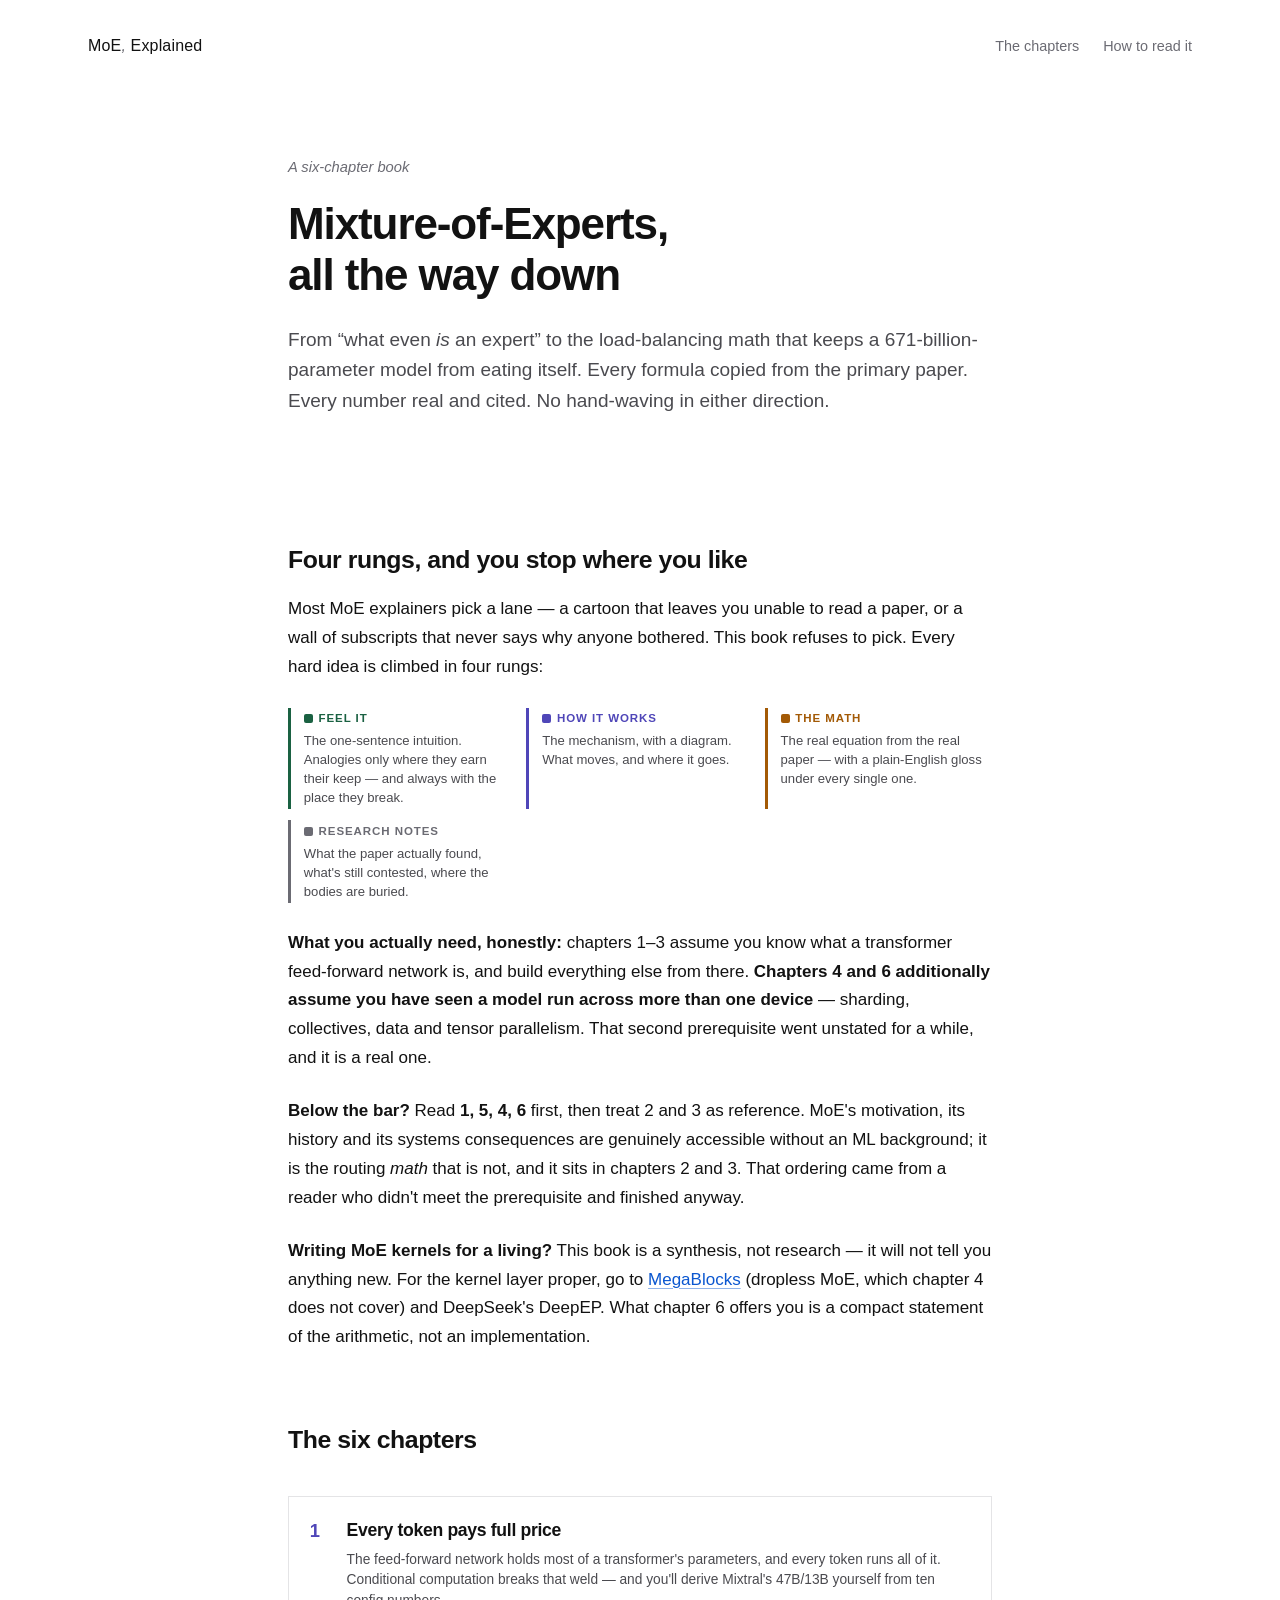
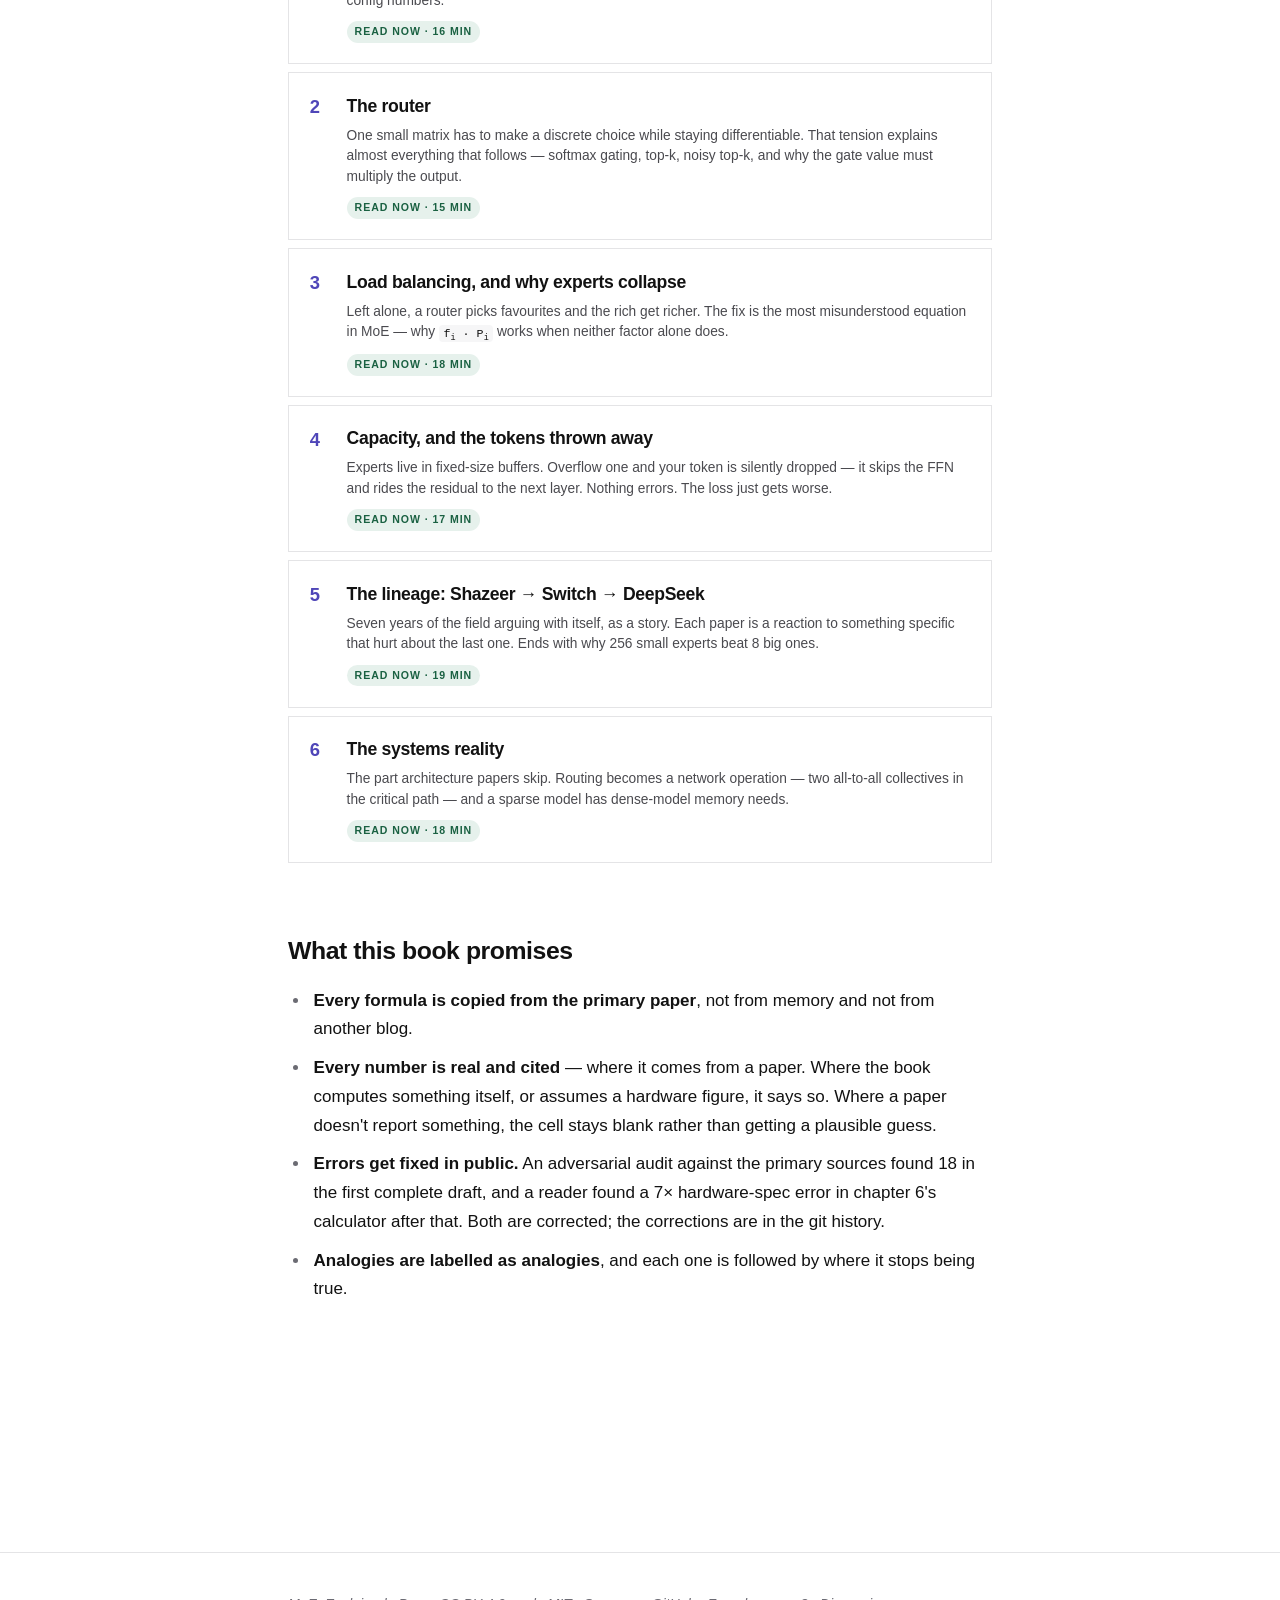
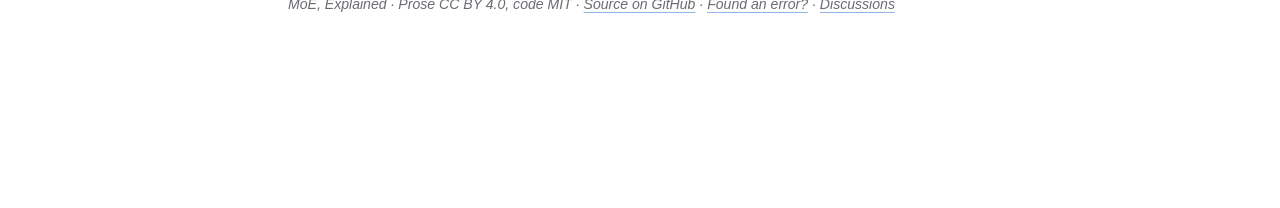
==== commit f9ccb3c9: "Add main landmarks, label navs, fix heading levels, wire calculator a11y" ====
--- a/index.html
+++ b/index.html
@@ -64,11 +64,11 @@
 <header class="masthead">
   <div class="wrap">
     <a class="brand" href="index.html">MoE<em>,</em> Explained</a>
-    <nav><a href="#posts">The chapters</a><a href="#how">How to read it</a></nav>
+    <nav aria-label="Site"><a href="#posts">The chapters</a><a href="#how">How to read it</a></nav>
   </div>
 </header>
 
-<div class="wrap">
+<main class="wrap">
 
   <section class="hero">
     <p class="eyebrow">A six-chapter book</p>
@@ -192,7 +192,7 @@
       followed by where it stops being true.</li>
   </ul>
 
-</div>
+</main>
 
 <footer class="site"><div class="wrap">
   MoE, Explained · Prose CC BY 4.0, code MIT ·
--- a/assets/moe.css
+++ b/assets/moe.css
@@ -22,7 +22,7 @@
   --paper-sunk:  #f6f6f7;
   --ink:         #121212;
   --ink-soft:    #4a4a4f;
-  --ink-faint:   #82828a;
+  --ink-faint:   #6b6b73;
   --rule:        #e4e4e6;
   --rule-strong: #c8c8cc;
   --accent:      #0b57d0;   /* links only — a clear blue, so links read as links */
@@ -57,7 +57,7 @@
     --paper-sunk:  #161619;
     --ink:         #ececed;
     --ink-soft:    #a4a4ad;
-    --ink-faint:   #74747e;
+    --ink-faint:   #8b8b95;
     --rule:        #26262b;
     --rule-strong: #3a3a41;
     --accent:      #6cabff;
@@ -79,7 +79,7 @@
   --paper-sunk:  #161619;
   --ink:         #ececed;
   --ink-soft:    #a4a4ad;
-  --ink-faint:   #74747e;
+  --ink-faint:   #8b8b95;
   --rule:        #26262b;
   --rule-strong: #3a3a41;
   --accent:      #6cabff;
@@ -292,7 +292,7 @@
   border: 0; border-top: 1px solid var(--rule-strong);
   background: none; padding: 1.4rem 0 0; margin: 3.5rem 0;
 }
-.tryit > h4 {
+.tryit > h3 {
   margin: 0 0 1rem; font-family: var(--sans); font-weight: 400;
   font-size: 0.98rem; font-style: italic; letter-spacing: 0;
   text-transform: none; color: var(--ink-faint);
@@ -342,13 +342,13 @@
   background: var(--paper-sunk);
   padding: 1.6rem 1.75rem; margin: 3.5rem 0;
 }
-.problem > h4 {
+.problem > h3 {
   margin: 0 0 1rem; font-family: var(--sans); font-weight: 400;
   font-size: 0.98rem; font-style: italic; letter-spacing: 0;
   text-transform: none; color: var(--ink-faint);
   display: block;
 }
-.problem > h4::before { content: none; }
+.problem > h3::before { content: none; }
 .problem > :last-child { margin-bottom: 0; }
 .problem details {
   margin-top: 1.4rem; border-top: 1px solid var(--rule); padding-top: 1.1rem;
@@ -370,7 +370,7 @@
   background: none; border-radius: 0;
   padding: 1.4rem 0 0; margin: 4rem 0;
 }
-.takeaway h4 {
+.takeaway h3 {
   margin: 0 0 1rem; font-family: var(--sans); font-weight: 400;
   font-size: 0.98rem; font-style: italic; letter-spacing: 0;
   text-transform: none; color: var(--ink-faint);
@@ -422,7 +422,7 @@
   gap: 4.5rem; max-width: 76rem; margin: 0 auto;
   padding: 0 1.5rem; justify-content: center;
 }
-.book > article { min-width: 0; padding-bottom: 6rem; }
+.book > main { min-width: 0; padding-bottom: 6rem; }
 
 .booknav {
   position: sticky; top: 0; align-self: start;
@@ -515,9 +515,12 @@
 }
 .animbar button {
   flex: none; display: inline-flex; align-items: center; justify-content: center;
-  width: 26px; height: 26px; padding: 0; cursor: pointer;
+  width: 32px; height: 32px; padding: 0; cursor: pointer;
   border: 1px solid var(--rule-strong); border-radius: 50%;
   background: none; color: var(--ink-soft);
+}
+@media (pointer: coarse) {
+  .animbar button { width: 44px; height: 44px; }
 }
 .animbar button:hover { color: var(--ink); border-color: var(--ink-soft); }
 .animbar button:focus-visible,
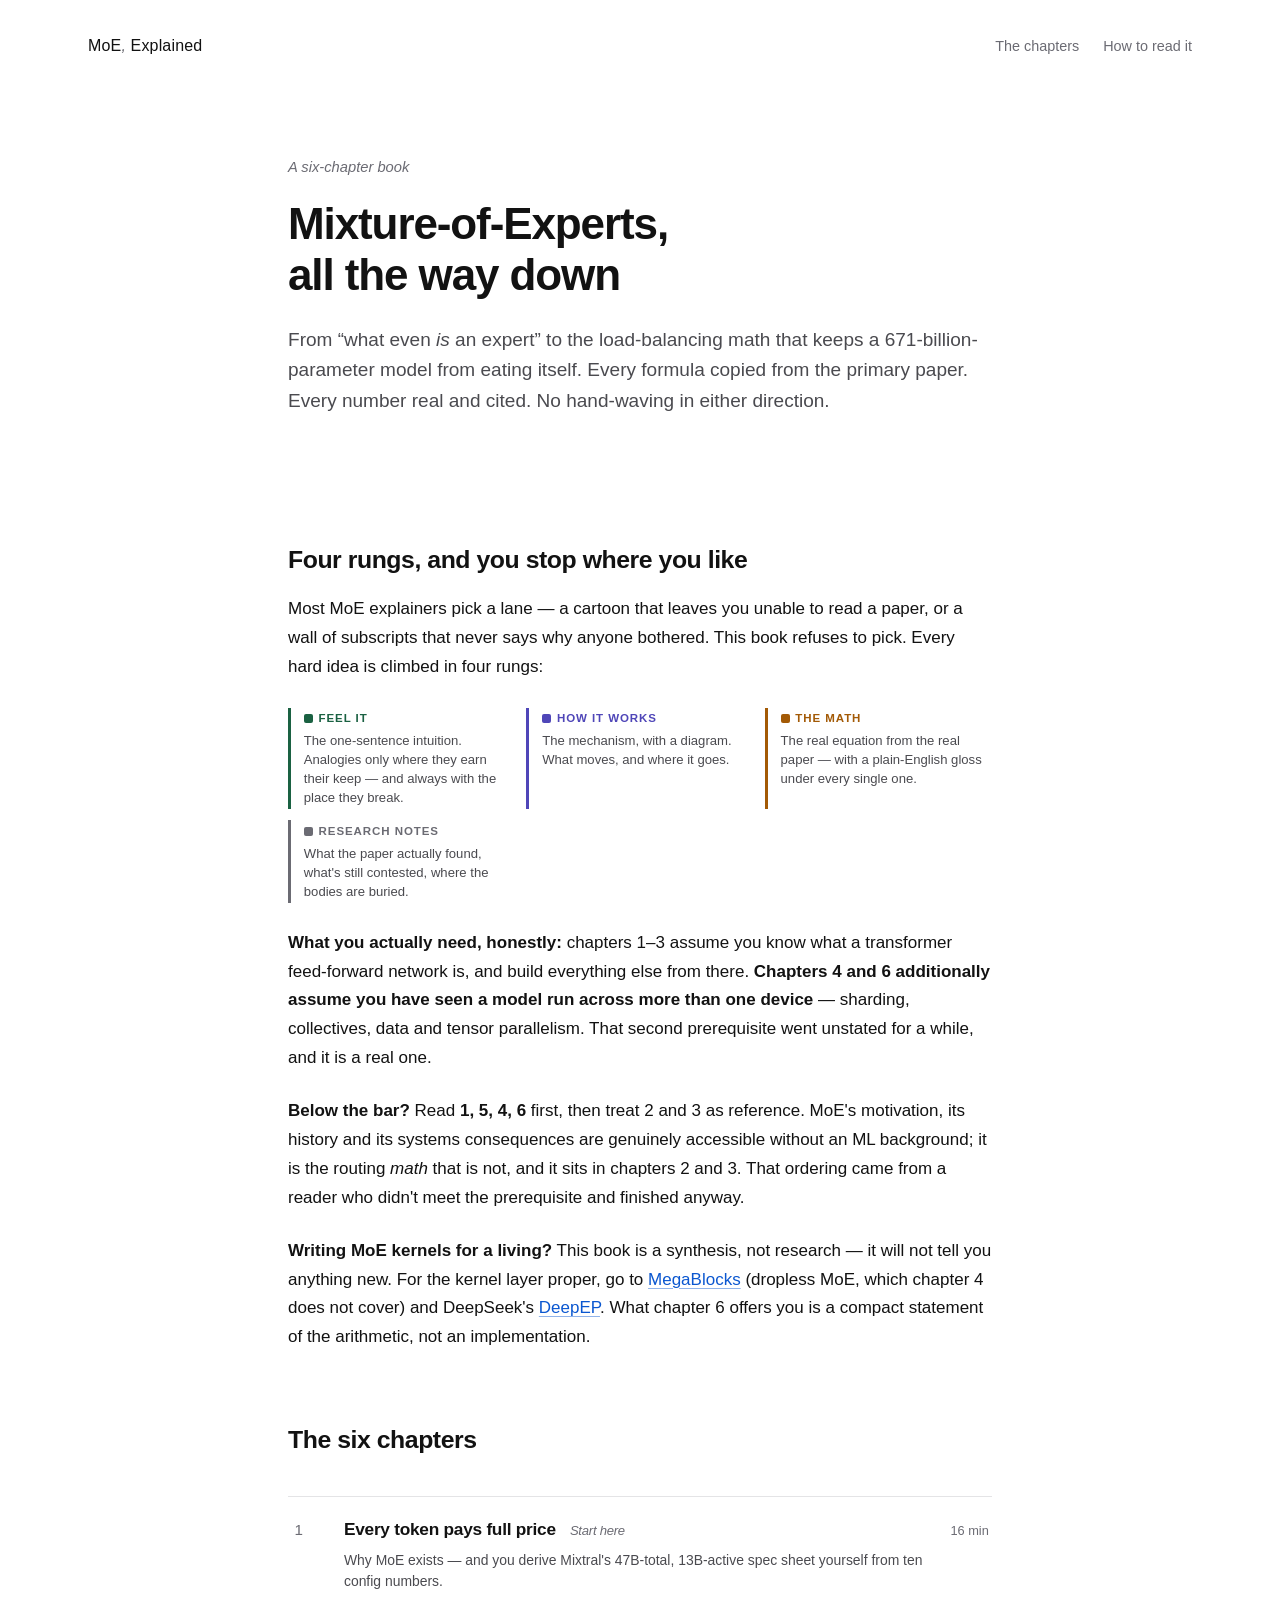
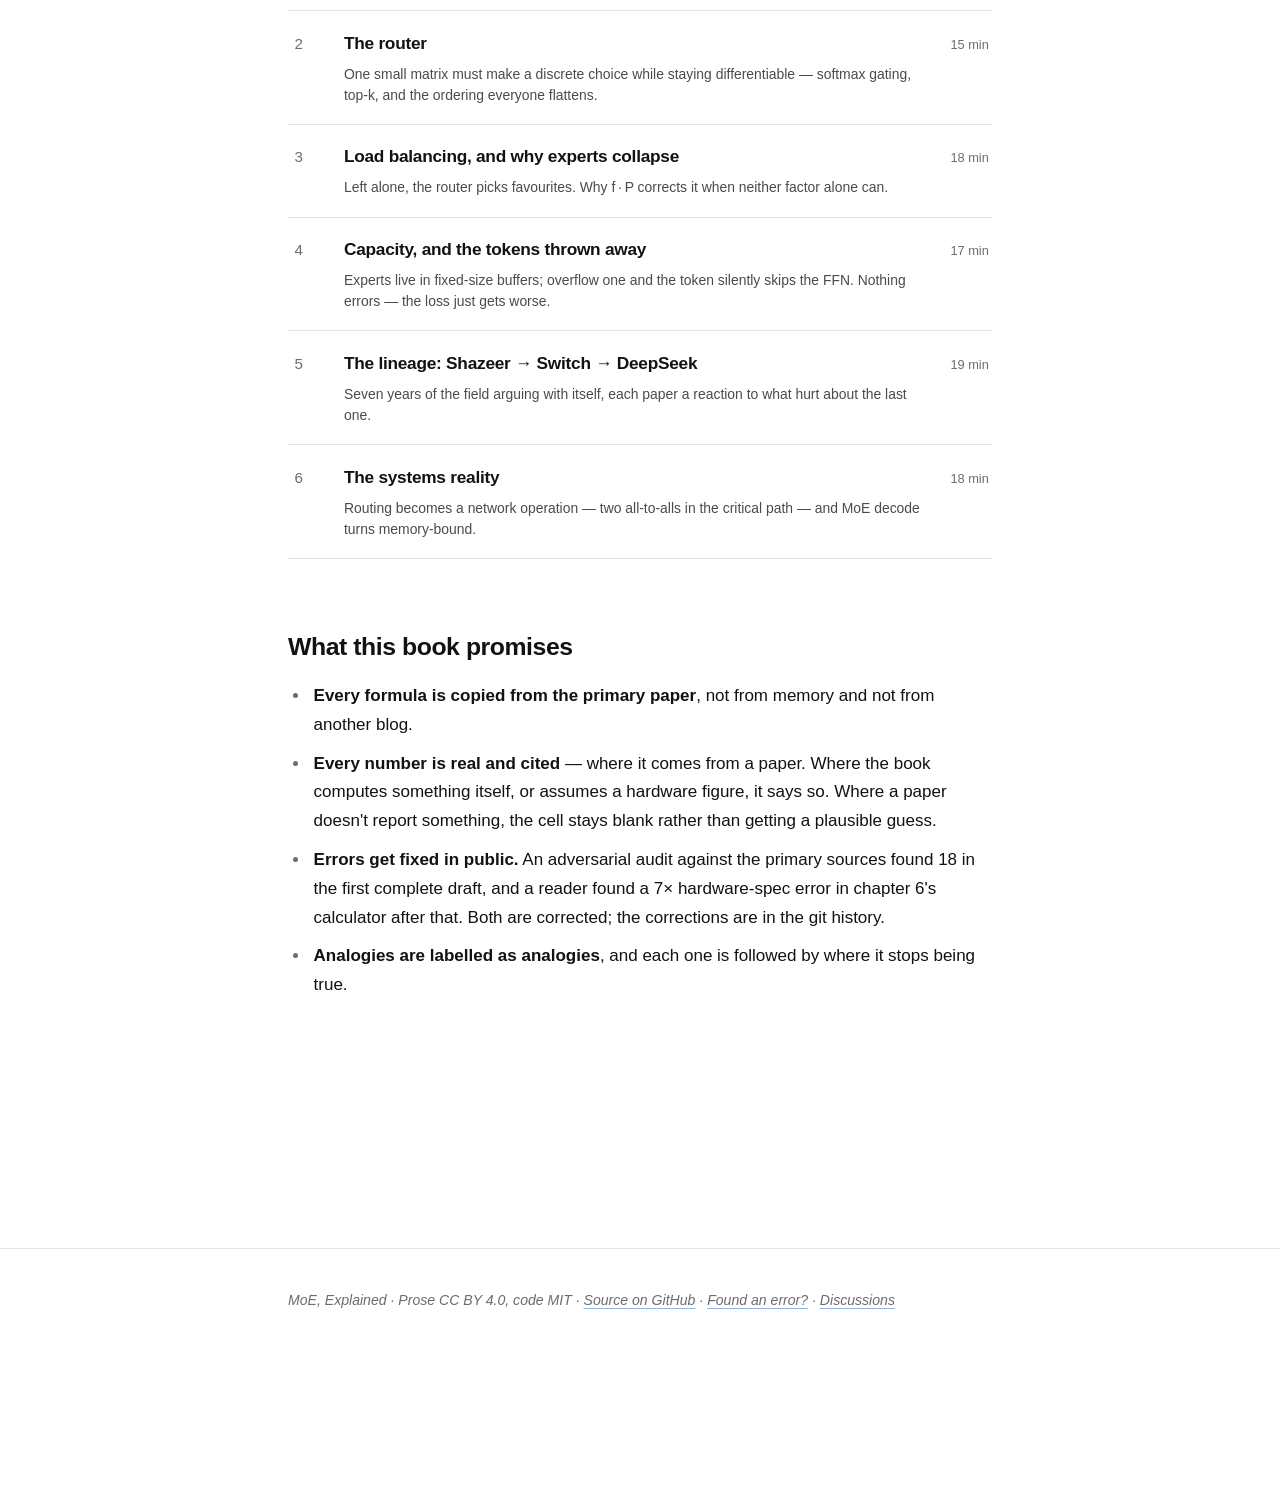
==== commit 32dee35a: "Editorial chapter list on the contents page; inline source links beside key numbers" ====
--- a/index.html
+++ b/index.html
@@ -23,30 +23,29 @@
 <style>
   .hero { padding-bottom: 1rem; }
   .toc { list-style: none; padding: 0; margin: 2.5rem 0 0; counter-reset: post; }
-  .toc li { margin: 0 0 0.5rem; padding: 0; }
+  .toc li { margin: 0; border-top: 1px solid var(--rule); }
+  .toc li:last-child { border-bottom: 1px solid var(--rule); }
   .toc a {
-    display: block; text-decoration: none; color: inherit;
-    border: 1px solid var(--rule); border-radius: var(--radius);
-    padding: 1.15rem 1.3rem 1.15rem 3.6rem; position: relative;
-    background: var(--bg-raised); transition: border-color .15s, transform .15s;
+    display: grid; grid-template-columns: 2.2rem 1fr auto; column-gap: 0.9rem;
+    align-items: baseline; text-decoration: none; color: inherit;
+    padding: 1.1rem 0.2rem 1.15rem;
   }
-  .toc a:hover { border-color: var(--router); transform: translateX(2px); }
   .toc a::before {
     counter-increment: post; content: counter(post);
-    position: absolute; left: 1.3rem; top: 1.1rem;
-    font-family: var(--sans); font-size: 1.15rem; font-weight: 700;
-    color: var(--router); font-variant-numeric: tabular-nums;
+    font-family: var(--sans); font-size: 0.95rem;
+    color: var(--ink-faint); font-variant-numeric: tabular-nums;
   }
-  .toc .t { display: block; font-weight: 700; font-size: 1.1rem; letter-spacing: -0.01em;
-            margin-bottom: 0.25rem; }
-  .toc .d { display: block; font-family: var(--sans); font-size: 0.86rem;
-            line-height: 1.5; color: var(--ink-soft); }
-  .toc .s { display: inline-block; font-family: var(--sans); font-size: 0.66rem;
-            font-weight: 700; letter-spacing: 0.09em; text-transform: uppercase;
-            margin-top: 0.6rem; padding: 0.12rem 0.5rem; border-radius: 20px; }
-  .toc .live { background: var(--ok-soft); color: var(--ok); }
-  .toc .soon { background: var(--idle-soft); color: var(--ink-faint); }
-  .toc a.pending { opacity: 0.72; }
+  .toc .t { font-family: var(--sans); font-weight: 700; font-size: 1.08rem;
+            letter-spacing: -0.015em; }
+  .toc a:hover .t { text-decoration: underline; text-decoration-thickness: 1px;
+                    text-underline-offset: 3px; }
+  .toc .start { font-family: var(--sans); font-weight: 400; font-style: italic;
+                font-size: 0.82rem; color: var(--ink-faint); margin-left: 0.6rem;
+                white-space: nowrap; }
+  .toc .d { grid-column: 2; font-family: var(--sans); font-size: 0.87rem;
+            line-height: 1.5; color: var(--ink-soft); margin-top: 0.35rem; }
+  .toc .m { font-family: var(--sans); font-size: 0.8rem; color: var(--ink-faint);
+            font-variant-numeric: tabular-nums; white-space: nowrap; }
   .ladder { display: grid; gap: 0.7rem; grid-template-columns: repeat(auto-fit, minmax(11rem, 1fr));
             margin: 1.6rem 0 0; }
   .ladder div { border-left: 3px solid; padding: 0.15rem 0 0.15rem 0.8rem;
@@ -56,7 +55,6 @@
               letter-spacing: 0.08em; text-transform: uppercase; margin-bottom: 0.25rem; }
   .ladder b::before { content: ""; flex: none; width: 9px; height: 9px;
                       border-radius: 2px; background: currentColor; }
-  .toc .t { font-family: var(--sans); letter-spacing: -0.018em; }
 </style>
 </head>
 <body>
@@ -119,60 +117,46 @@
   <p><strong>Writing MoE kernels for a living?</strong> This book is a synthesis, not
   research — it will not tell you anything new. For the kernel layer proper, go to
   <a href="https://arxiv.org/abs/2211.15841">MegaBlocks</a> (dropless MoE, which
-  chapter 4 does not cover) and DeepSeek's DeepEP. What chapter 6 offers you is a
+  chapter 4 does not cover) and DeepSeek's <a href="https://github.com/deepseek-ai/DeepEP">DeepEP</a>. What chapter 6 offers you is a
   compact statement of the arithmetic, not an implementation.</p>
 
   <h2 id="posts">The six chapters</h2>
 
   <ol class="toc">
     <li><a href="posts/01-why-moe.html">
-      <span class="t">Every token pays full price</span>
-      <span class="d">The feed-forward network holds most of a transformer's
-      parameters, and every token runs all of it. Conditional computation breaks that
-      weld — and you'll derive Mixtral's 47B/13B yourself from ten config
-      numbers.</span>
-      <span class="s live">Read now · 16 min</span>
+      <span class="t">Every token pays full price <em class="start">Start here</em></span>
+      <span class="m">16 min</span>
+      <span class="d">Why MoE exists — and you derive Mixtral's 47B-total, 13B-active spec sheet yourself from ten config numbers.</span>
     </a></li>
 
     <li><a href="posts/02-the-router.html">
       <span class="t">The router</span>
-      <span class="d">One small matrix has to make a discrete choice while staying
-      differentiable. That tension explains almost everything that follows — softmax
-      gating, top-k, noisy top-k, and why the gate value must multiply the
-      output.</span>
-      <span class="s live">Read now · 15 min</span>
+      <span class="m">15 min</span>
+      <span class="d">One small matrix must make a discrete choice while staying differentiable — softmax gating, top-k, and the ordering everyone flattens.</span>
     </a></li>
 
     <li><a href="posts/03-load-balancing.html">
       <span class="t">Load balancing, and why experts collapse</span>
-      <span class="d">Left alone, a router picks favourites and the rich get richer.
-      The fix is the most misunderstood equation in MoE — why <code>f<sub>i</sub> ·
-      P<sub>i</sub></code> works when neither factor alone does.</span>
-      <span class="s live">Read now · 18 min</span>
+      <span class="m">18 min</span>
+      <span class="d">Left alone, the router picks favourites. Why f · P corrects it when neither factor alone can.</span>
     </a></li>
 
     <li><a href="posts/04-capacity-factor.html">
       <span class="t">Capacity, and the tokens thrown away</span>
-      <span class="d">Experts live in fixed-size buffers. Overflow one and your token
-      is silently dropped — it skips the FFN and rides the residual to the next
-      layer. Nothing errors. The loss just gets worse.</span>
-      <span class="s live">Read now · 17 min</span>
+      <span class="m">17 min</span>
+      <span class="d">Experts live in fixed-size buffers; overflow one and the token silently skips the FFN. Nothing errors — the loss just gets worse.</span>
     </a></li>
 
     <li><a href="posts/05-the-lineage.html">
       <span class="t">The lineage: Shazeer → Switch → DeepSeek</span>
-      <span class="d">Seven years of the field arguing with itself, as a story. Each
-      paper is a reaction to something specific that hurt about the last one. Ends
-      with why 256 small experts beat 8 big ones.</span>
-      <span class="s live">Read now · 19 min</span>
+      <span class="m">19 min</span>
+      <span class="d">Seven years of the field arguing with itself, each paper a reaction to what hurt about the last one.</span>
     </a></li>
 
     <li><a href="posts/06-systems-reality.html">
       <span class="t">The systems reality</span>
-      <span class="d">The part architecture papers skip. Routing becomes a network
-      operation — two all-to-all collectives in the critical path — and a sparse
-      model has dense-model memory needs.</span>
-      <span class="s live">Read now · 18 min</span>
+      <span class="m">18 min</span>
+      <span class="d">Routing becomes a network operation — two all-to-alls in the critical path — and MoE decode turns memory-bound.</span>
     </a></li>
   </ol>
 
--- a/assets/moe.css
+++ b/assets/moe.css
@@ -232,6 +232,11 @@
   float: right; font-size: 0.82rem; color: var(--ink-faint);
   font-style: italic; padding: 0 0 0.6rem 1rem;
 }
+.eq .label a {
+  color: inherit;
+  text-decoration-color: color-mix(in srgb, var(--ink-faint) 55%, transparent);
+}
+.eq .label a:hover { color: var(--ink-soft); }
 
 /* math bits */
 .v   { font-style: italic; }
